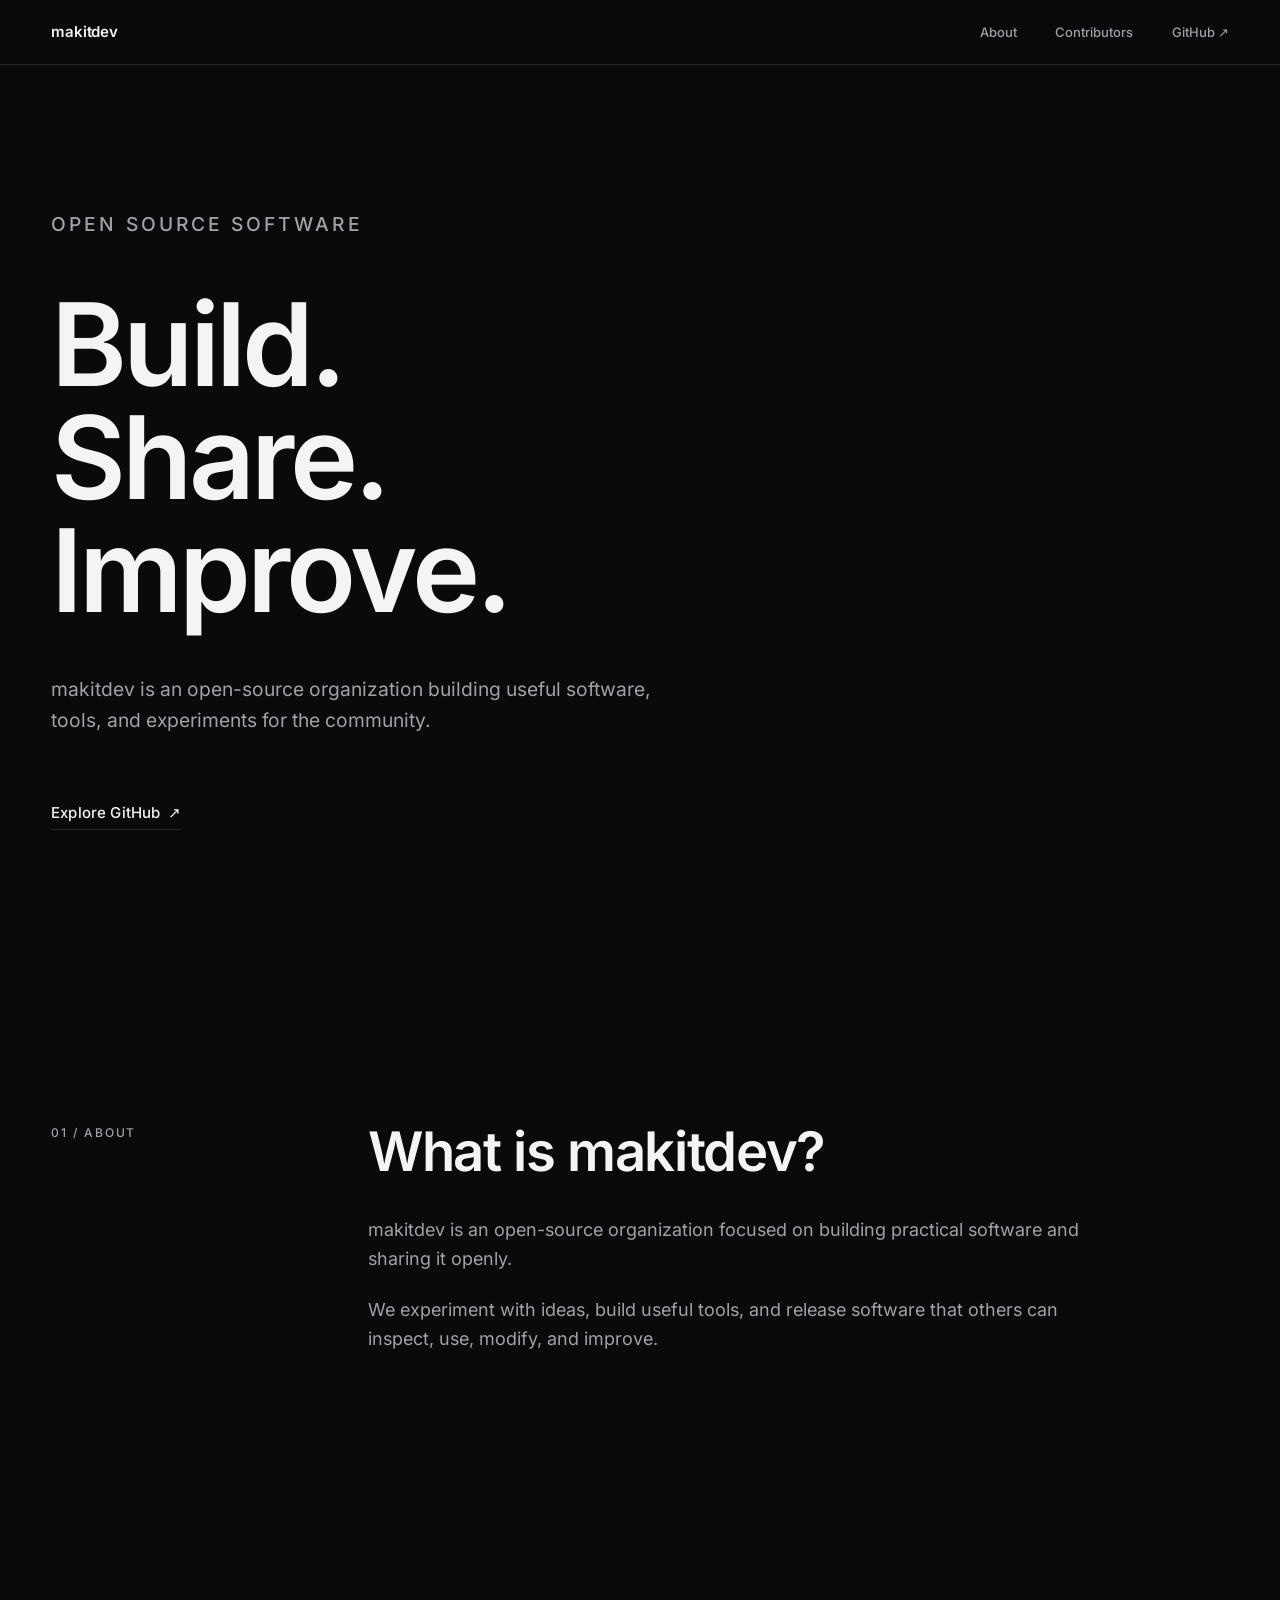
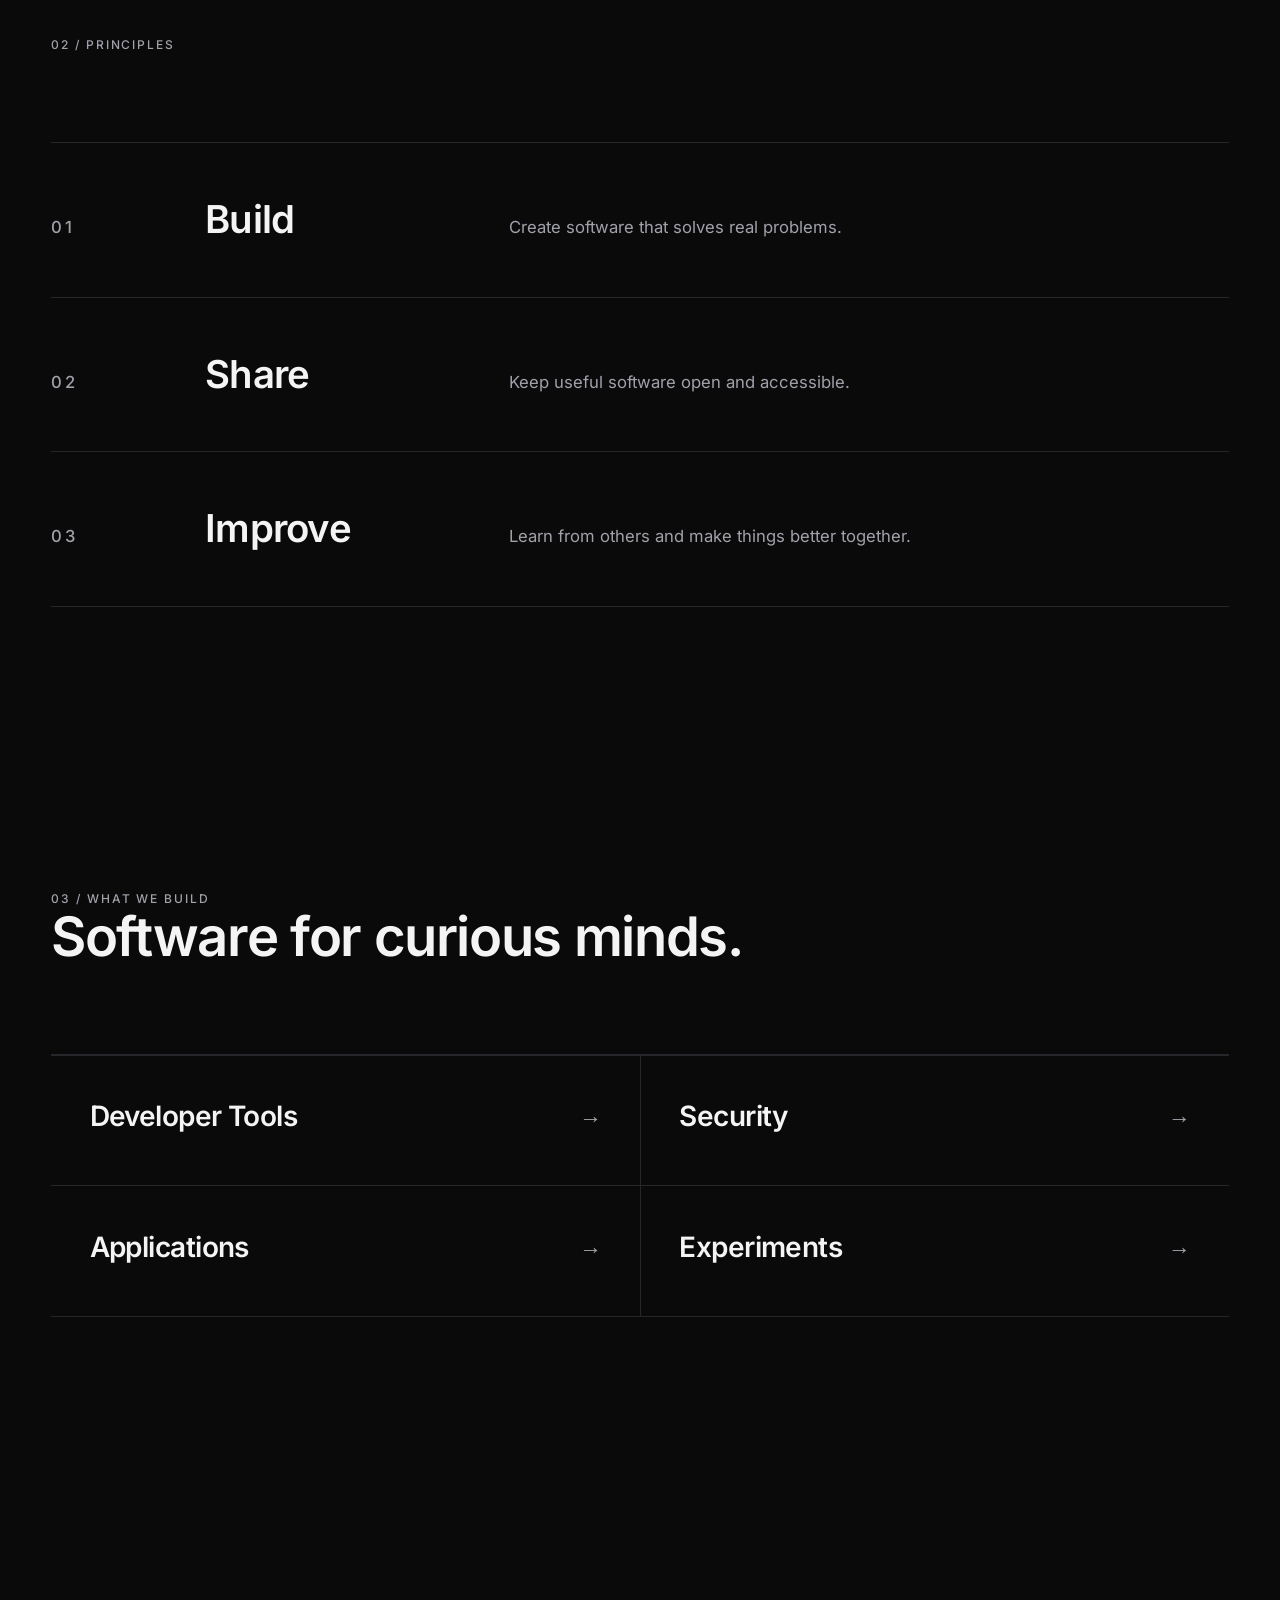
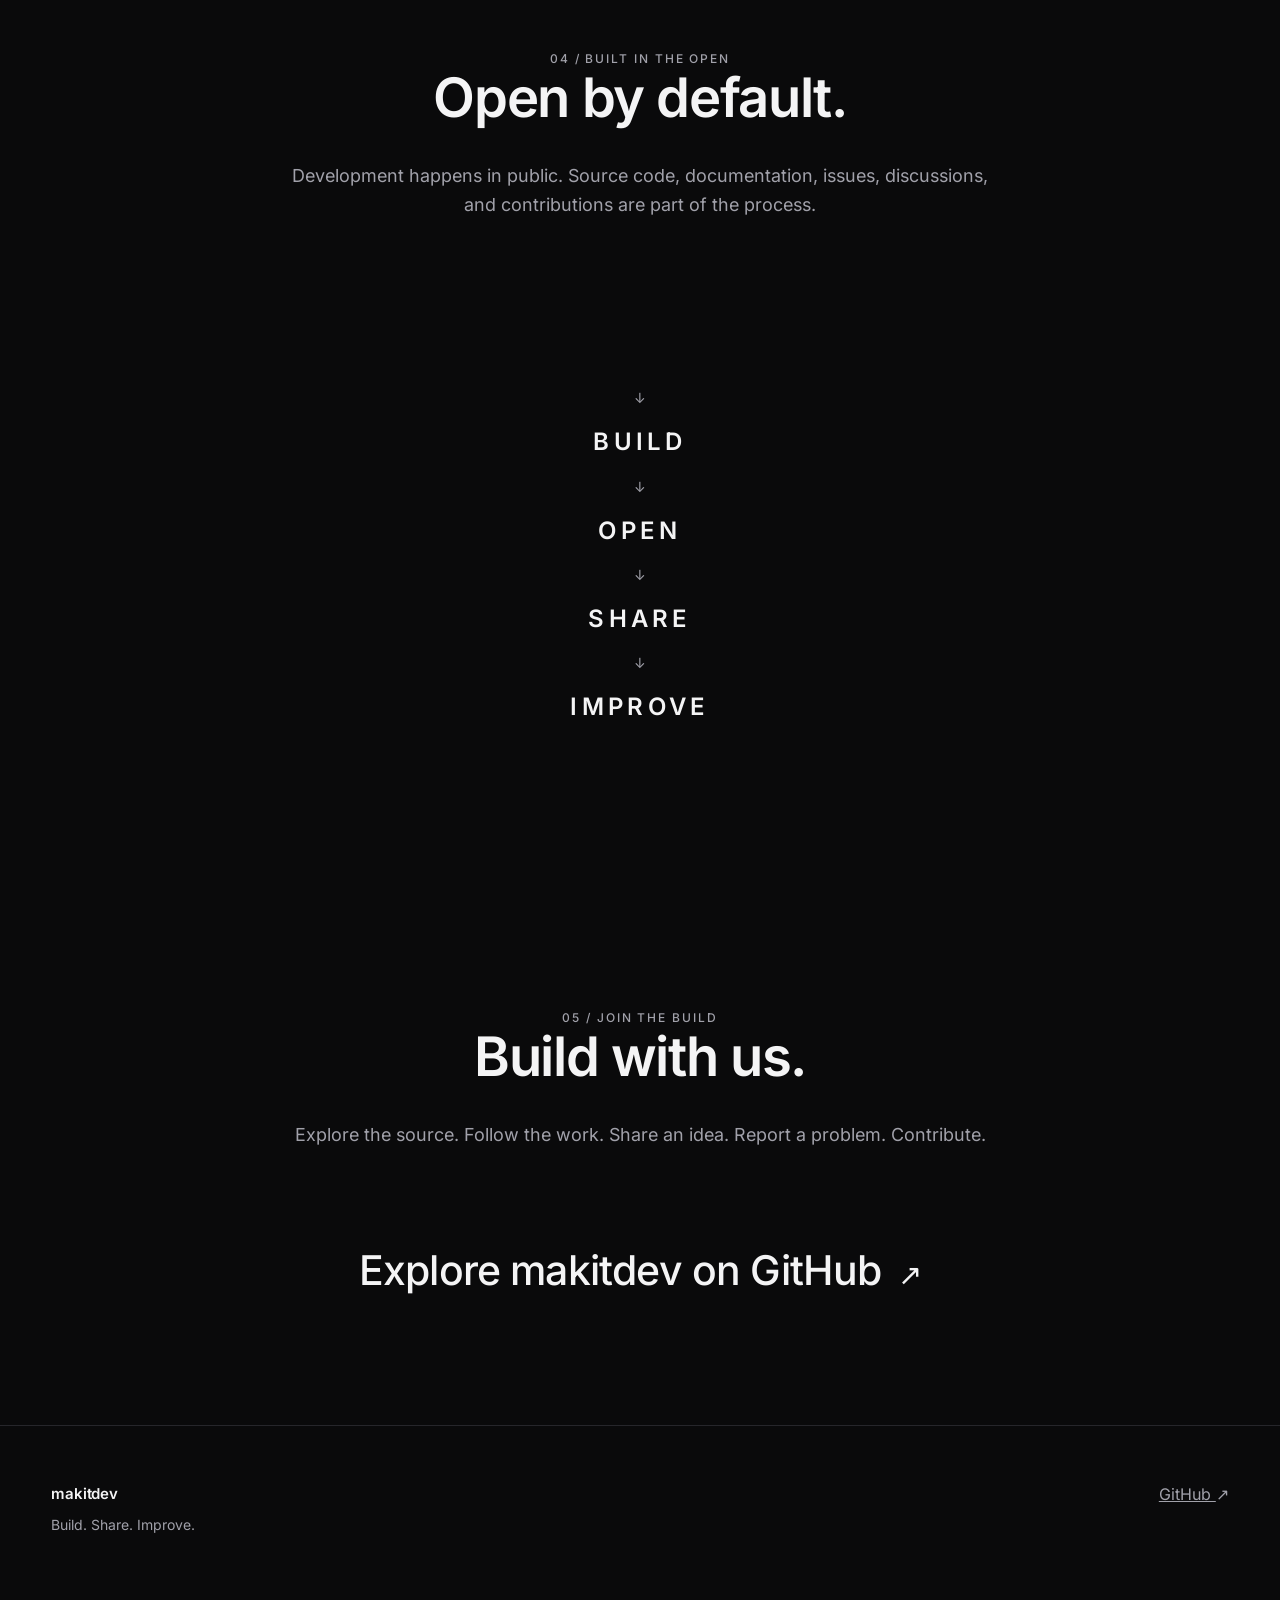
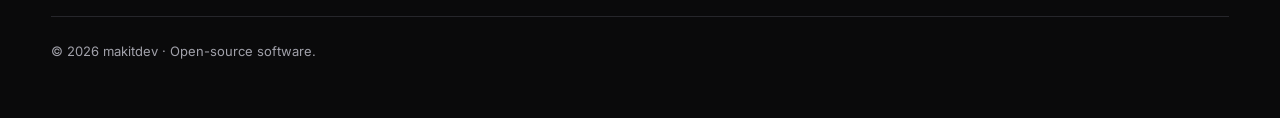
==== index.html @ a0f76de4 "Merge pull request #1 from heyshreee/main production" ====
<!DOCTYPE html>
<html lang="en">
<head>
  <meta charset="UTF-8">
  <meta name="viewport" content="width=device-width, initial-scale=1">
  <title>makitdev — Open Source Software</title>
  <meta name="description" content="makitdev is an open-source organization building useful software, developer tools, security utilities, applications, and experiments.">
  <meta name="author" content="makitdev">
  <meta name="theme-color" content="#0a0a0b">
  <link rel="canonical" href="https://makitdev.wordpress.com/">

  <meta property="og:type" content="website">
  <meta property="og:url" content="https://makitdev.wordpress.com/">
  <meta property="og:title" content="makitdev — Build. Share. Improve.">
  <meta property="og:description" content="makitdev is an open-source organization building useful software, developer tools, security utilities, applications, and experiments.">
  <meta property="og:site_name" content="makitdev">
  <meta property="og:image" content="https://makitdev.wordpress.com/assets/images/og-1200x630.png">
  <meta property="og:image:width" content="1200">
  <meta property="og:image:height" content="630">
  <meta property="og:image:alt" content="makitdev — Build. Share. Improve.">

  <meta name="twitter:card" content="summary_large_image">
  <meta name="twitter:title" content="makitdev — Build. Share. Improve.">
  <meta name="twitter:description" content="makitdev is an open-source organization building useful software, developer tools, security utilities, applications, and experiments.">
  <meta name="twitter:image" content="https://makitdev.wordpress.com/assets/images/og-1200x630.png">

  <script type="application/ld+json">
  {
    "@context": "https://schema.org",
    "@graph": [
      {
        "@type": "Organization",
        "@id": "https://makitdev.wordpress.com/#organization",
        "name": "makitdev",
        "url": "https://makitdev.wordpress.com/",
        "sameAs": ["https://github.com/makitdev"],
        "logo": "https://makitdev.wordpress.com/assets/images/favicon.svg",
        "description": "makitdev is an open-source organization building useful software, developer tools, security utilities, applications, and experiments."
      },
      {
        "@type": "WebSite",
        "@id": "https://makitdev.wordpress.com/#website",
        "url": "https://makitdev.wordpress.com/",
        "name": "makitdev",
        "description": "makitdev is an open-source organization building useful software, developer tools, security utilities, applications, and experiments.",
        "publisher": { "@id": "https://makitdev.wordpress.com/#organization" }
      }
    ]
  }
  </script>

  <link rel="icon" type="image/svg+xml" href="assets/images/favicon.svg">
  <link rel="preload" href="assets/fonts/inter-latin.woff2" as="font" type="font/woff2" crossorigin>
  <link rel="stylesheet" href="assets/css/main.min.css">

  <script>
    (function () {
      var d = document.documentElement;
      d.classList.add("js");
      if (window.matchMedia("(prefers-reduced-motion: reduce)").matches) {
        d.classList.add("is-loaded");
      } else {
        requestAnimationFrame(function () {
          d.classList.add("is-loaded");
        });
      }
    })();
  </script>
</head>
<body>

  <a class="skip-link" href="#main">Skip to content</a>

  <header class="site-header">
    <div class="container nav-inner">
      <a class="brand" href="#main">makitdev</a>
      <nav aria-label="Primary">
        <ul class="nav-links">
          <li><a href="#about">About</a></li>
          <li><a href="contributors.html">Contributors</a></li>
          <li><a class="nav-gh" href="https://github.com/makitdev" target="_blank" rel="noopener noreferrer">GitHub <span class="arrow" aria-hidden="true">↗</span></a></li>
        </ul>
      </nav>
    </div>
  </header>

  <main id="main">

    <!-- Hero -->
    <section class="hero">
      <div class="container">
        <div class="hero-inner">
          <p class="label" data-hero>Open Source Software</p>
          <h1>
            <span class="line" data-hero style="--hero-delay: 80ms">Build.</span>
            <span class="line" data-hero style="--hero-delay: 170ms">Share.</span>
            <span class="line" data-hero style="--hero-delay: 260ms">Improve.</span>
          </h1>
          <p data-hero style="--hero-delay: 380ms">makitdev is an open-source organization building useful software, tools, and experiments for the community.</p>
          <a class="tlink hero-cta" data-hero style="--hero-delay: 500ms" href="https://github.com/makitdev" target="_blank" rel="noopener noreferrer">
            Explore GitHub <i class="arrow" aria-hidden="true">↗</i>
          </a>
        </div>
      </div>
    </section>

    <!-- Introduction -->
    <section class="section" id="about" aria-labelledby="about-title">
      <div class="container about-grid">
        <p class="label reveal">01 / About</p>
        <div class="section-copy reveal" style="--reveal-delay: 90ms">
          <h2 class="section-title" id="about-title">What is makitdev?</h2>
          <p>makitdev is an open-source organization focused on building practical software and sharing it openly.</p>
          <p>We experiment with ideas, build useful tools, and release software that others can inspect, use, modify, and improve.</p>
        </div>
      </div>
    </section>

    <!-- Principles -->
    <section class="section section--tight" id="principles" aria-labelledby="principles-heading">
      <div class="container">
        <div class="section-head reveal">
          <h2 class="label" id="principles-heading">02 / Principles</h2>
        </div>
        <div class="principles">
          <article class="principle reveal">
            <p class="principle-num">01</p>
            <h3>Build</h3>
            <p>Create software that solves real problems.</p>
          </article>
          <article class="principle reveal">
            <p class="principle-num">02</p>
            <h3>Share</h3>
            <p>Keep useful software open and accessible.</p>
          </article>
          <article class="principle reveal">
            <p class="principle-num">03</p>
            <h3>Improve</h3>
            <p>Learn from others and make things better together.</p>
          </article>
        </div>
      </div>
    </section>

    <!-- What We Build -->
    <section class="section" id="builds" aria-labelledby="builds-title">
      <div class="container">
        <div class="section-head reveal">
          <p class="label">03 / What We Build</p>
          <h2 class="section-title" id="builds-title">Software for curious minds.</h2>
        </div>
        <ul class="wwb-grid">
          <li class="cat" tabindex="0">
            <div class="cat-top">
              <h3>Developer Tools</h3>
              <span class="arrow" aria-hidden="true">→</span>
            </div>
            <p class="cat-desc">CLI tools, libraries, APIs and utilities.</p>
          </li>
          <li class="cat" tabindex="0">
            <div class="cat-top">
              <h3>Security</h3>
              <span class="arrow" aria-hidden="true">→</span>
            </div>
            <p class="cat-desc">Security tools, analysis utilities and defensive software.</p>
          </li>
          <li class="cat" tabindex="0">
            <div class="cat-top">
              <h3>Applications</h3>
              <span class="arrow" aria-hidden="true">→</span>
            </div>
            <p class="cat-desc">Useful software built around real-world problems.</p>
          </li>
          <li class="cat" tabindex="0">
            <div class="cat-top">
              <h3>Experiments</h3>
              <span class="arrow" aria-hidden="true">→</span>
            </div>
            <p class="cat-desc">Prototypes, research and technical experiments.</p>
          </li>
        </ul>
      </div>
    </section>

    <!-- Open Source -->
    <section class="section" id="open" aria-labelledby="open-title">
      <div class="container center">
        <p class="label reveal">04 / Built In The Open</p>
        <h2 class="section-title reveal" id="open-title" style="--reveal-delay: 90ms">Open by default.</h2>
        <p class="statement-copy reveal" style="--reveal-delay: 160ms">Development happens in public. Source code, documentation, issues, discussions, and contributions are part of the process.</p>
        <ol class="flow" aria-label="Workflow">
          <li class="flow-step reveal">Idea</li>
          <li class="flow-arrow reveal" style="--reveal-delay: 60ms" aria-hidden="true">↓</li>
          <li class="flow-step reveal">Build</li>
          <li class="flow-arrow reveal" style="--reveal-delay: 60ms" aria-hidden="true">↓</li>
          <li class="flow-step reveal">Open</li>
          <li class="flow-arrow reveal" style="--reveal-delay: 60ms" aria-hidden="true">↓</li>
          <li class="flow-step reveal">Share</li>
          <li class="flow-arrow reveal" style="--reveal-delay: 60ms" aria-hidden="true">↓</li>
          <li class="flow-step reveal">Improve</li>
        </ol>
      </div>
    </section>

    <!-- CTA -->
    <section class="section section--tight" id="join" aria-labelledby="join-title">
      <div class="container center">
        <p class="label reveal">05 / Join The Build</p>
        <h2 class="section-title reveal" id="join-title" style="--reveal-delay: 90ms">Build with us.</h2>
        <p class="statement-copy reveal" style="--reveal-delay: 160ms">Explore the source. Follow the work. Share an idea. Report a problem. Contribute.</p>
        <a class="cta-link reveal" style="--reveal-delay: 240ms" href="https://github.com/makitdev" target="_blank" rel="noopener noreferrer">
          Explore makitdev on GitHub <i class="arrow" aria-hidden="true">↗</i>
        </a>
      </div>
    </section>

  </main>

  <footer class="site-footer">
    <div class="container">
      <div class="footer-top">
        <div>
          <p class="footer-brand">makitdev</p>
          <p class="footer-tagline">Build. Share. Improve.</p>
        </div>
        <a href="https://github.com/makitdev" target="_blank" rel="noopener noreferrer">
          GitHub <span class="arrow" aria-hidden="true">↗</span>
        </a>
      </div>
      <div class="footer-bottom">
        <p>© 2026 makitdev · Open-source software.</p>
      </div>
    </div>
  </footer>

  <script src="assets/js/main.js" defer></script>
</body>
</html>
---- assets/css/main.min.css ----
@font-face{font-family:"Inter";font-style:normal;font-weight:400 700;font-display:swap;src:url("../fonts/inter-latin.woff2") format("woff2")}:root{color-scheme:dark;--bg:#0a0a0b;--surface:#141416;--text:#f4f4f5;--text-secondary:#a1a1aa;--accent:#3b82f6;--border:#26262b;--container:1400px;--gutter:clamp(24px,4vw,64px);--font-sans:"Inter",-apple-system,BlinkMacSystemFont,"Helvetica Neue",Helvetica,Arial,sans-serif;--ease:cubic-bezier(0.16,1,0.3,1);--dur:600ms}*,*::before,*::after{box-sizing:border-box}html{scroll-behavior:smooth;-webkit-text-size-adjust:100%}body{margin:0;background:var(--bg);color:var(--text);font-family:var(--font-sans);font-size:16px;line-height:1.6;overflow-x:clip;-webkit-font-smoothing:antialiased;-moz-osx-font-smoothing:grayscale;text-rendering:optimizeLegibility}::selection{background:var(--accent);color:#ffffff}img,svg{max-width:100%;height:auto;display:block}a{color:inherit}a:focus-visible,button:focus-visible{outline:2px solid var(--accent);outline-offset:4px;border-radius:2px}:focus:not(:focus-visible){outline:none}.container{width:100%;max-width:var(--container);margin-inline:auto;padding-inline:var(--gutter)}.sr-only{position:absolute;width:1px;height:1px;padding:0;margin:-1px;overflow:hidden;clip:rect(0 0 0 0);white-space:nowrap;border:0}.label{font-size:12px;font-weight:500;letter-spacing:0.16em;text-transform:uppercase;color:var(--text-secondary);margin:0}.arrow{display:inline-block;font-style:normal;transition:transform 300ms var(--ease)}.tlink{display:inline-flex;align-items:baseline;gap:0.5em;padding-bottom:0.3em;color:var(--text);text-decoration:none;border-bottom:1px solid var(--border);transition:color 300ms var(--ease),border-color 300ms var(--ease)}.tlink:hover,.tlink:focus-visible{color:var(--accent);border-bottom-color:var(--accent)}.tlink:hover .arrow,.tlink:focus-visible .arrow{transform:translateX(6px)}.skip-link{position:absolute;top:-48px;left:16px;z-index:200;padding:10px 16px;background:var(--text);color:var(--bg);font-size:14px;text-decoration:none;transition:top 200ms var(--ease)}.skip-link:focus{top:16px}.site-header{position:sticky;top:0;z-index:100;background:rgba(10,10,11,0.86);border-bottom:1px solid var(--border);transition:background 300ms var(--ease),box-shadow 300ms var(--ease)}.js .site-header.is-scrolled{background:rgba(10,10,11,0.95);box-shadow:0 1px 0 rgba(0,0,0,0.4)}.nav-inner{display:flex;align-items:center;justify-content:space-between;min-height:64px}.brand{font-size:15px;font-weight:600;letter-spacing:-0.01em;text-decoration:none}.nav-links{display:flex;align-items:center;gap:clamp(20px,3vw,40px);list-style:none;margin:0;padding:0}.nav-links a{font-size:13px;font-weight:500;color:var(--text-secondary);text-decoration:none;transition:color 250ms var(--ease)}.nav-links a:hover,.nav-links a:focus-visible{color:var(--accent)}.section{padding-block:clamp(96px,13vw,168px)}.section--tight{padding-block:clamp(72px,9vw,120px)}.hero{position:relative;min-height:min(92vh,980px);display:flex;align-items:center;padding-block:clamp(120px,16vh,200px) clamp(96px,14vh,180px)}.hero-inner{width:100%}.hero .label{margin-bottom:clamp(28px,4vw,48px)}.hero h1{margin:0 0 clamp(28px,4vw,48px);font-size:clamp(3rem,9vw,8rem);font-weight:600;line-height:0.98;letter-spacing:-0.035em}.hero h1 .line{display:block}.hero p{margin:0 0 clamp(40px,5vw,64px);max-width:34em;font-size:clamp(1.05rem,1.5vw,1.25rem);color:var(--text-secondary)}.hero-cta{font-size:15px;font-weight:500;letter-spacing:0.01em}.js .hero [data-hero]{opacity:0;transform:translateY(20px);transition:opacity var(--dur) var(--ease),transform var(--dur) var(--ease)}.js.is-loaded .hero [data-hero]{opacity:1;transform:translateY(0)}.js .hero [data-hero]{transition-delay:var(--hero-delay,0ms)}.about-grid{display:grid;grid-template-columns:minmax(180px,240px) 1fr;gap:clamp(24px,6vw,96px)}#about{scroll-margin-top:88px}.section-title{margin:0 0 36px;font-size:clamp(2rem,4.5vw,3.4rem);font-weight:600;line-height:1.06;letter-spacing:-0.025em}.section-copy p{margin:0 0 1.25em;max-width:42em;font-size:clamp(1.05rem,1.4vw,1.2rem);color:var(--text-secondary)}.section-copy p:last-child{margin-bottom:0}.principles{display:grid}.principle{display:grid;grid-template-columns:minmax(56px,90px) minmax(160px,240px) 1fr;column-gap:clamp(24px,5vw,64px);row-gap:16px;align-items:baseline;padding-block:clamp(40px,5vw,56px);border-top:1px solid var(--border)}.principle:last-child{border-bottom:1px solid var(--border)}.principle-num{font-size:13px;font-weight:500;letter-spacing:0.16em;color:var(--text-secondary)}.principle h3{margin:0;font-size:clamp(1.5rem,3vw,2.4rem);font-weight:600;line-height:1.05;letter-spacing:-0.02em}.principle p{margin:0;max-width:30em;font-size:clamp(1rem,1.3vw,1.125rem);color:var(--text-secondary)}.section-head{margin-bottom:clamp(48px,7vw,88px)}.wwb-grid{display:grid;grid-template-columns:repeat(2,1fr);border-top:1px solid var(--border);border-bottom:1px solid var(--border);list-style:none;margin:0;padding:0}.cat{position:relative;display:block;padding:clamp(32px,3.5vw,48px) clamp(24px,3vw,40px);border-left:1px solid var(--border);border-top:1px solid var(--border);transition:transform 300ms var(--ease),background-color 300ms var(--ease)}.wwb-grid>.cat:nth-child(n + 3){border-top:1px solid var(--border)}.cat:first-child,.cat:nth-child(3){border-left:0}.cat:hover,.cat:focus-visible{background:var(--surface);transform:translateX(6px)}.cat-top{display:flex;align-items:baseline;justify-content:space-between;gap:16px;min-height:2.5rem}.cat h3{margin:0;font-size:clamp(1.25rem,2.4vw,1.75rem);font-weight:600;letter-spacing:-0.02em;line-height:1.1}.cat .arrow{color:var(--text-secondary);font-size:clamp(1.1rem,2vw,1.4rem);transition:transform 300ms var(--ease),color 300ms var(--ease)}.cat:hover .arrow,.cat:focus-visible .arrow{color:var(--accent);transform:translateX(6px)}.cat-desc{margin:12px 0 0;font-size:15px;color:var(--text-secondary);max-width:30em}.cat-desc{display:none}.cat:hover .cat-desc,.cat:focus-visible .cat-desc{display:block}@media (hover:none){.cat-desc{display:block}}.center{text-align:center;max-width:52em;margin-inline:auto}.statement-copy{margin:0;font-size:clamp(1.05rem,1.4vw,1.2rem);color:var(--text-secondary)}.flow{display:grid;justify-items:center;margin:clamp(64px,9vw,120px) auto 0;max-width:420px;list-style:none;padding:0}.flow-step{font-size:clamp(1.125rem,2vw,1.5rem);font-weight:600;letter-spacing:0.18em;text-transform:uppercase;margin:0}.flow-arrow{color:var(--text-secondary);font-size:14px;margin:18px 0;line-height:1}.cta-link{display:inline-flex;align-items:baseline;gap:0.4em;margin-top:clamp(48px,7vw,88px);padding-bottom:0.15em;font-size:clamp(1.6rem,3.2vw,2.75rem);font-weight:500;letter-spacing:-0.02em;color:var(--text);text-decoration:none;background-image:linear-gradient(var(--accent),var(--accent));background-repeat:no-repeat;background-position:0 100%;background-size:0% 2px;transition:color 350ms var(--ease),background-size 450ms var(--ease)}.cta-link .arrow{font-size:0.7em}.cta-link:hover,.cta-link:focus-visible{color:var(--accent);background-size:100% 2px}.cta-link:hover .arrow,.cta-link:focus-visible .arrow{transform:translateX(6px)}.site-footer{border-top:1px solid var(--border);padding-block:56px;color:var(--text-secondary)}.footer-top{display:grid;grid-template-columns:1fr auto;gap:32px;align-items:start}.footer-brand{margin:0 0 8px;font-size:15px;font-weight:600;letter-spacing:-0.01em;color:var(--text)}.footer-tagline{margin:0;font-size:14px}.footer-bottom{display:flex;flex-wrap:wrap;gap:8px 24px;justify-content:space-between;margin-top:clamp(48px,7vw,80px);padding-top:24px;border-top:1px solid var(--border);font-size:13px}.footer-bottom p{margin:0}.footer a{font-size:14px;font-weight:500;color:var(--text);text-decoration:none;transition:color 250ms var(--ease)}.footer a:hover,.footer a:focus-visible{color:var(--accent)}.js .reveal{opacity:0;transform:translateY(25px)}.js .reveal.in-view{opacity:1;transform:translateY(0);transition:opacity var(--dur) var(--ease),transform var(--dur) var(--ease);transition-delay:var(--reveal-delay,0ms)}@media (max-width:1024px){.about-grid{grid-template-columns:minmax(140px,180px) 1fr}}@media (max-width:860px){.about-grid{grid-template-columns:1fr;gap:20px}.principle{grid-template-columns:64px 1fr}.principle p{grid-column:1 / -1;margin-left:0}.wwb-grid{grid-template-columns:1fr}.wwb-grid>.cat:nth-child(n + 2){border-top:1px solid var(--border)}.cat{border-left:0}.contributors-grid{grid-template-columns:1fr}.contributors-grid>.contributor:nth-child(n + 2){border-top:1px solid var(--border)}.contributor{border-left:0}.footer-top{grid-template-columns:1fr}}@media (max-width:480px){:root{--gutter:20px}.nav-links .nav-gh{display:none}.hero h1{letter-spacing:-0.03em}}#contributors{scroll-margin-top:88px}#contributors.section{padding-bottom:clamp(32px,4vw,48px)}#contributors .statement-copy{max-width:44em}#roster.section--tight{padding-top:0}.contributors-grid{display:grid;grid-template-columns:repeat(2,minmax(0,1fr));border-top:1px solid var(--border);border-bottom:1px solid var(--border);list-style:none;margin:0;padding:0}.contributor{position:relative;display:grid;grid-template-columns:clamp(56px,7vw,72px) minmax(0,1fr);align-items:start;gap:clamp(20px,3vw,40px);padding:clamp(32px,3.5vw,48px) clamp(24px,3vw,40px);border-left:1px solid var(--border);border-top:1px solid var(--border);border-top:0;transition:background-color 300ms var(--ease),transform 300ms var(--ease)}.contributors-grid>.contributor:nth-child(2n + 1){border-left:0}.contributors-grid>.contributor:nth-child(n + 3){border-top:1px solid var(--border)}.contributor:first-child,.contributor:nth-child(3){border-left:0}.contributor:hover,.contributor:focus-within{background:var(--surface);transform:translateX(6px)}.contributor-avatar{width:100%;aspect-ratio:1;border-radius:50%;border:1px solid var(--border);background:var(--surface);object-fit:cover;flex-shrink:0}.contributor-body{min-width:0}.contributor-head{display:flex;align-items:baseline;justify-content:space-between;flex-wrap:wrap;gap:8px 20px;margin-bottom:12px;margin-bottom:14px}.contributor-name{margin:0;font-size:clamp(1.25rem,2.4vw,1.75rem);font-weight:600;letter-spacing:-0.02em;line-height:1.15}.contributor-handle{margin:4px 0 14px;margin:4px 0 0;font-size:14px;color:var(--text-secondary)}.contributor-link{white-space:nowrap;flex-shrink:0}.contributor-role{margin:0 0 8px;font-size:12px;font-weight:500;letter-spacing:0.16em;text-transform:uppercase;color:var(--accent)}.contributor-desc{margin:0;max-width:30em;max-width:32em;font-size:15px;line-height:1.55;color:var(--text-secondary)}.contributor .arrow{transition:transform 300ms var(--ease),color 300ms var(--ease)}.contributor:hover .arrow,.contributor:focus-within .arrow{color:var(--accent);transform:translateX(6px)}.cta-actions{display:flex;flex-wrap:wrap;justify-content:center;gap:clamp(24px,4vw,48px);margin-top:clamp(40px,6vw,64px)}@media (prefers-reduced-motion:reduce){html{scroll-behavior:auto}*,*::before,*::after{animation-duration:0.001ms !important;animation-iteration-count:1 !important;transition-duration:0.001ms !important;scroll-behavior:auto !important}.js .reveal,.js .hero [data-hero]{opacity:1;transform:none;transition:none}}
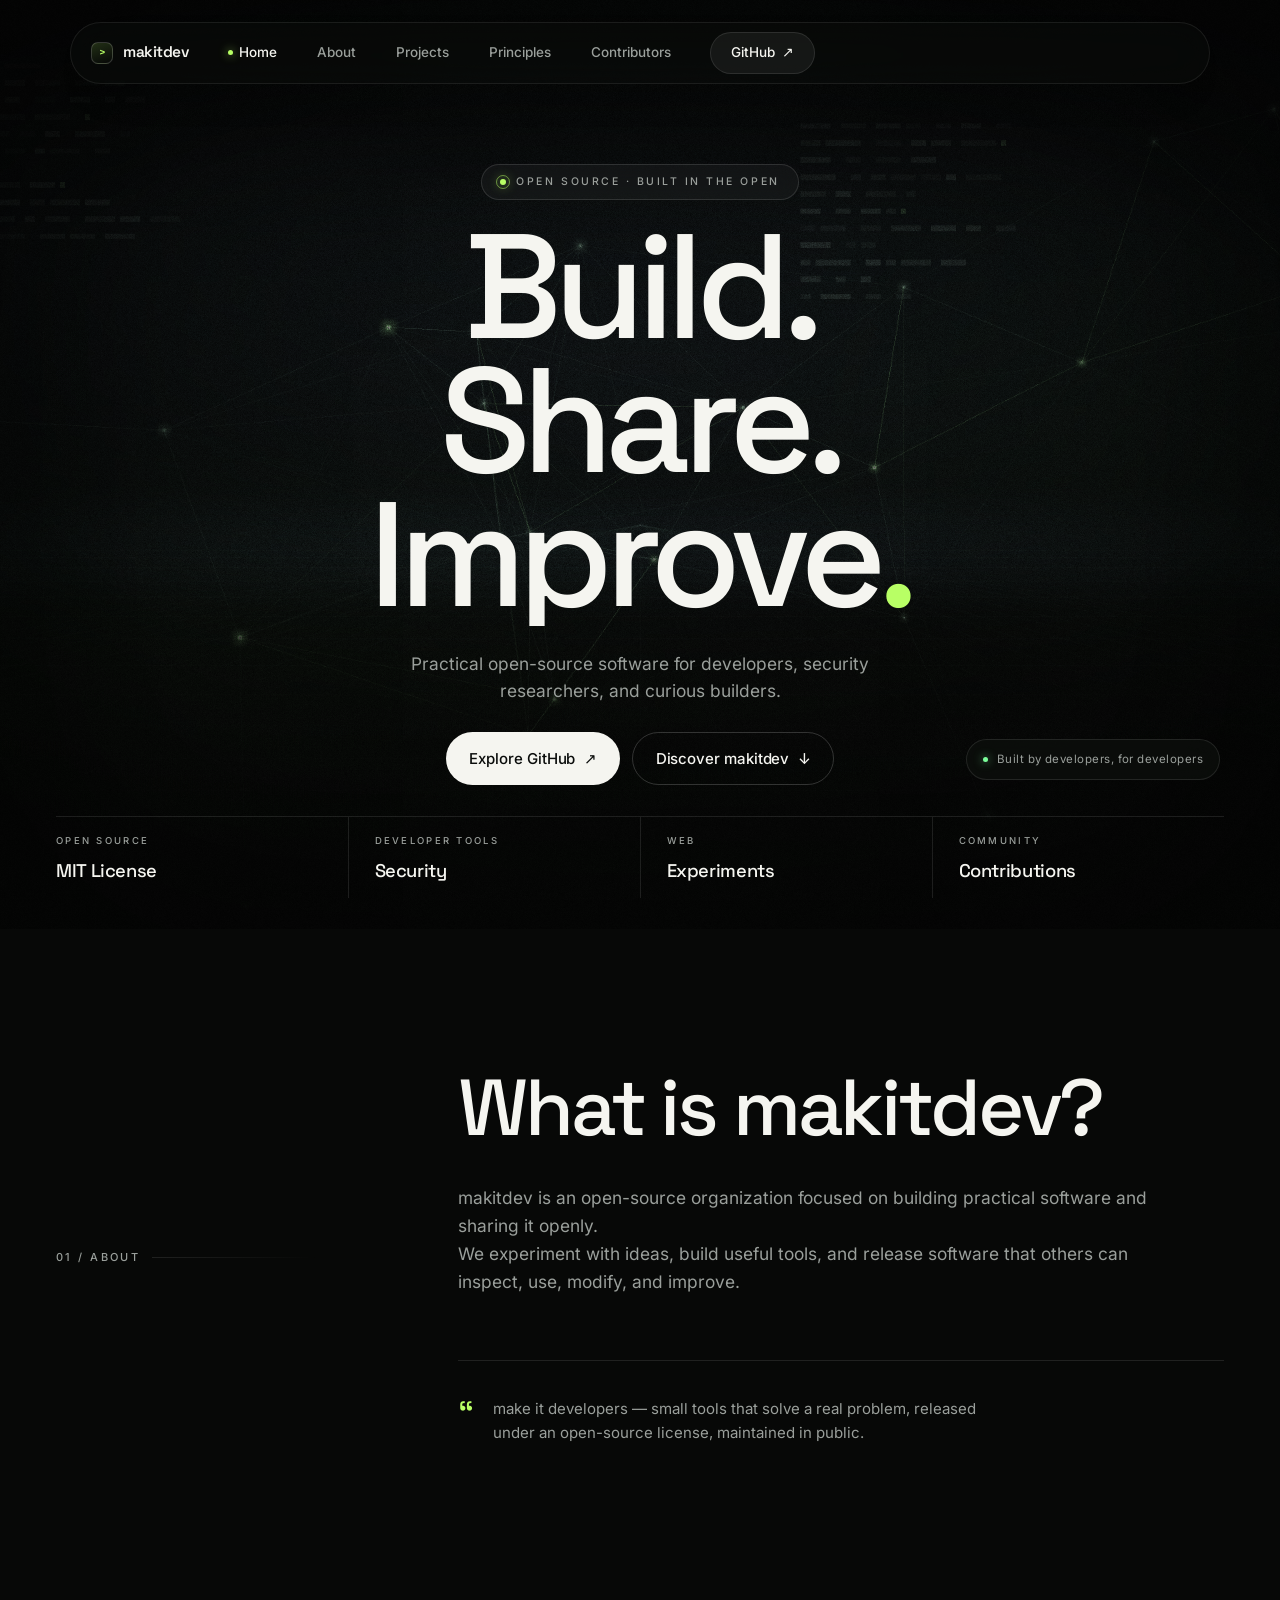
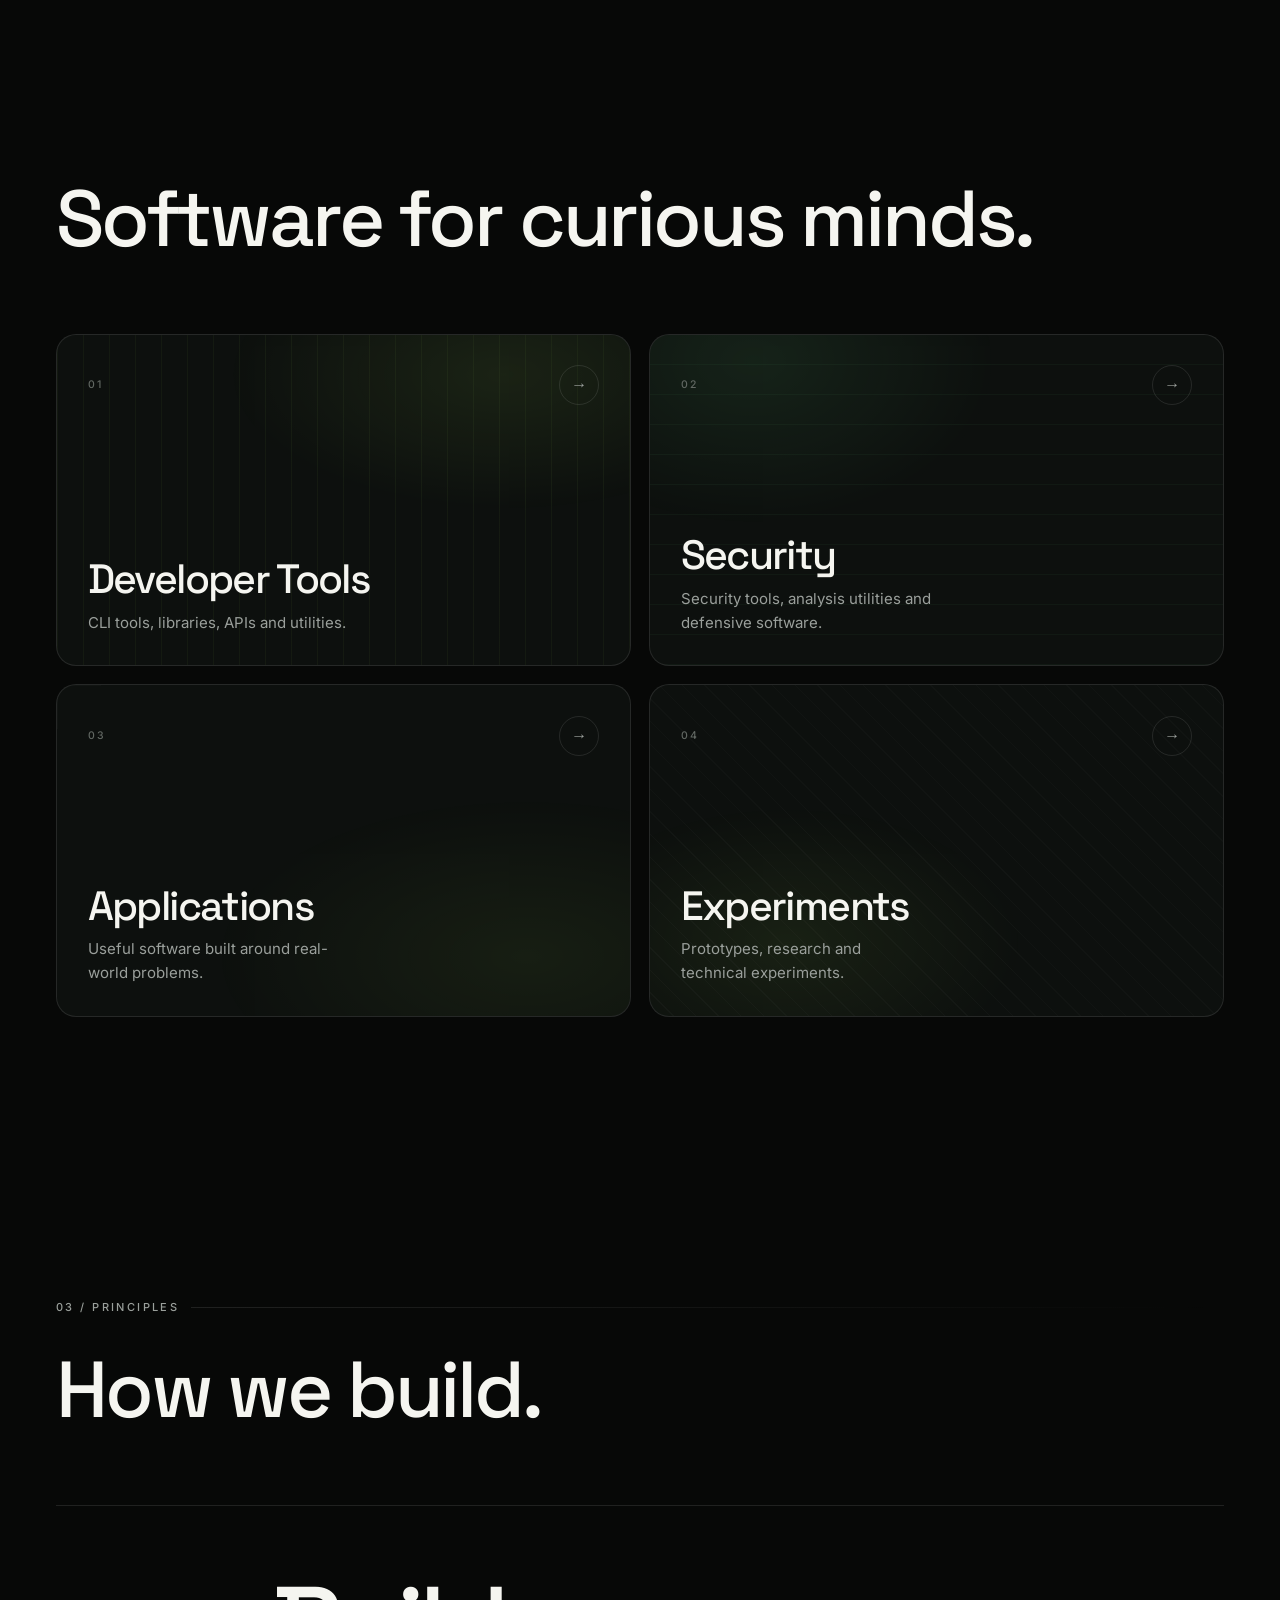
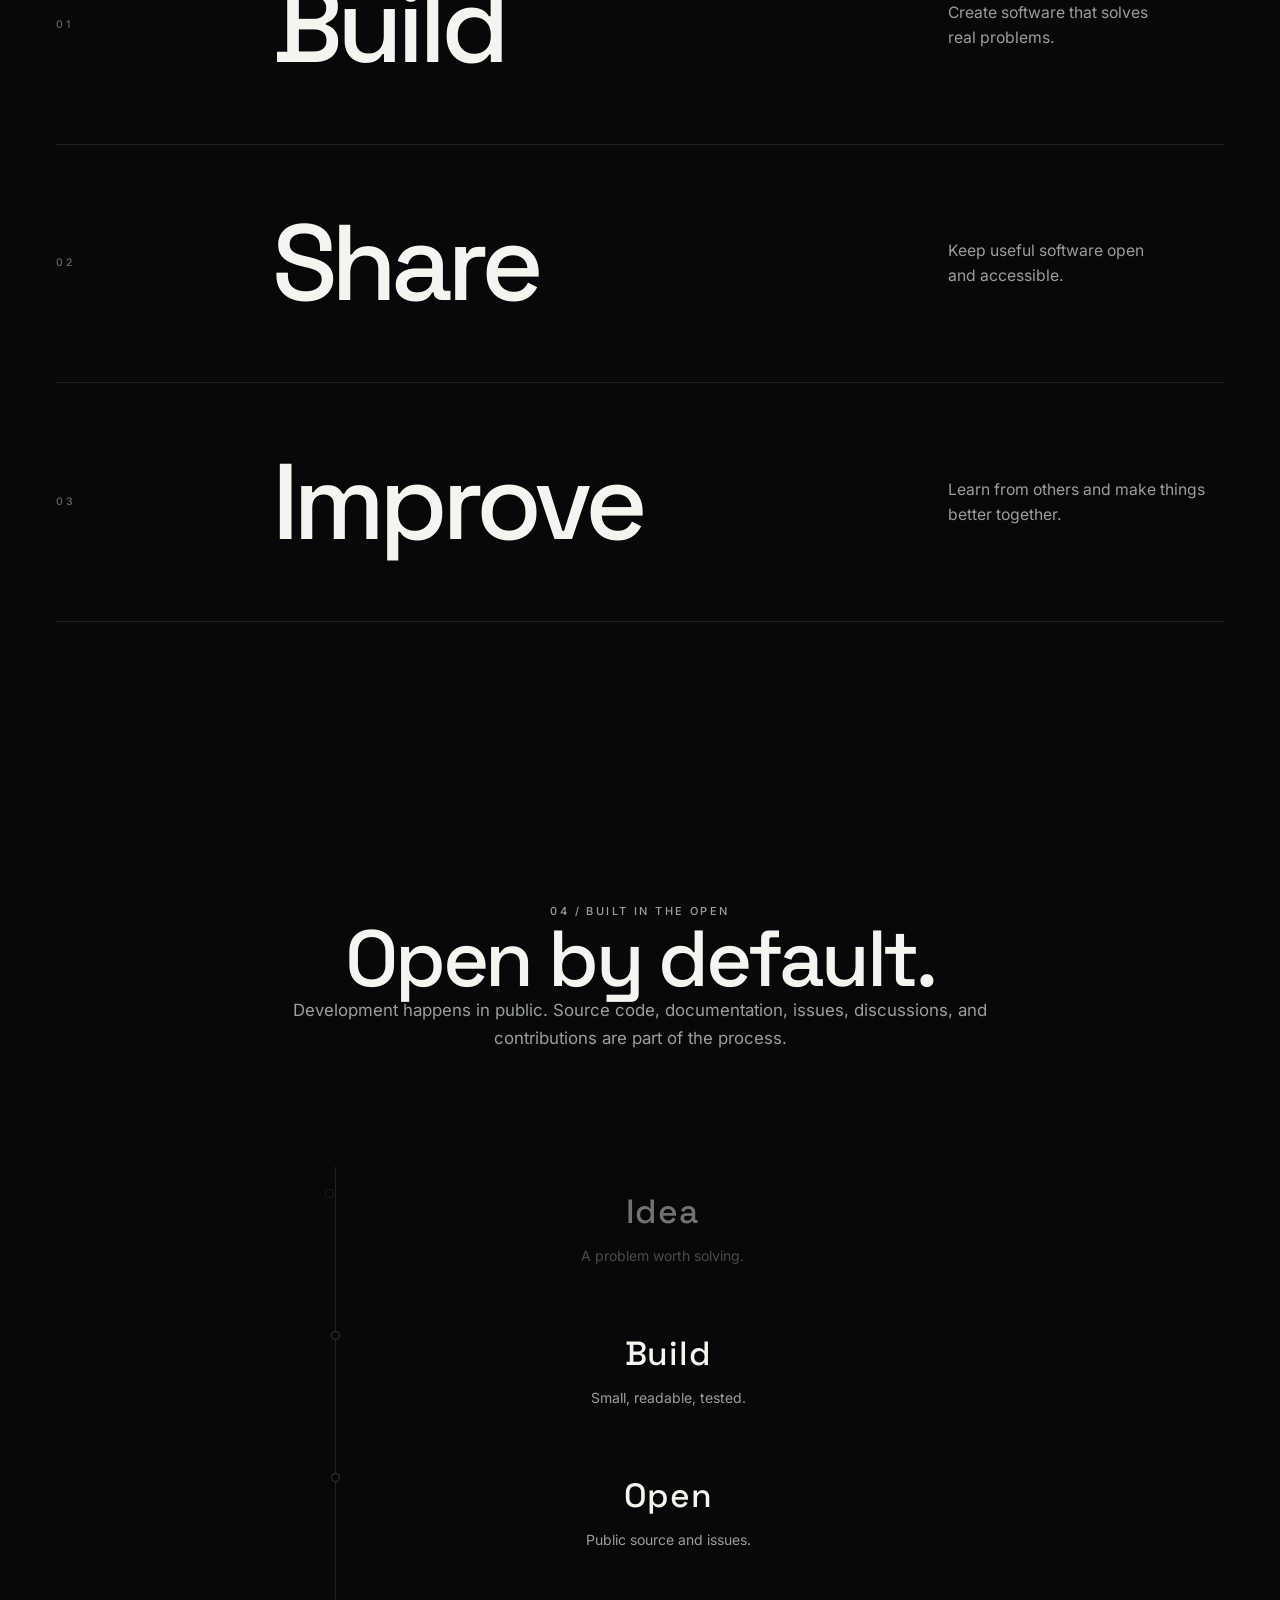
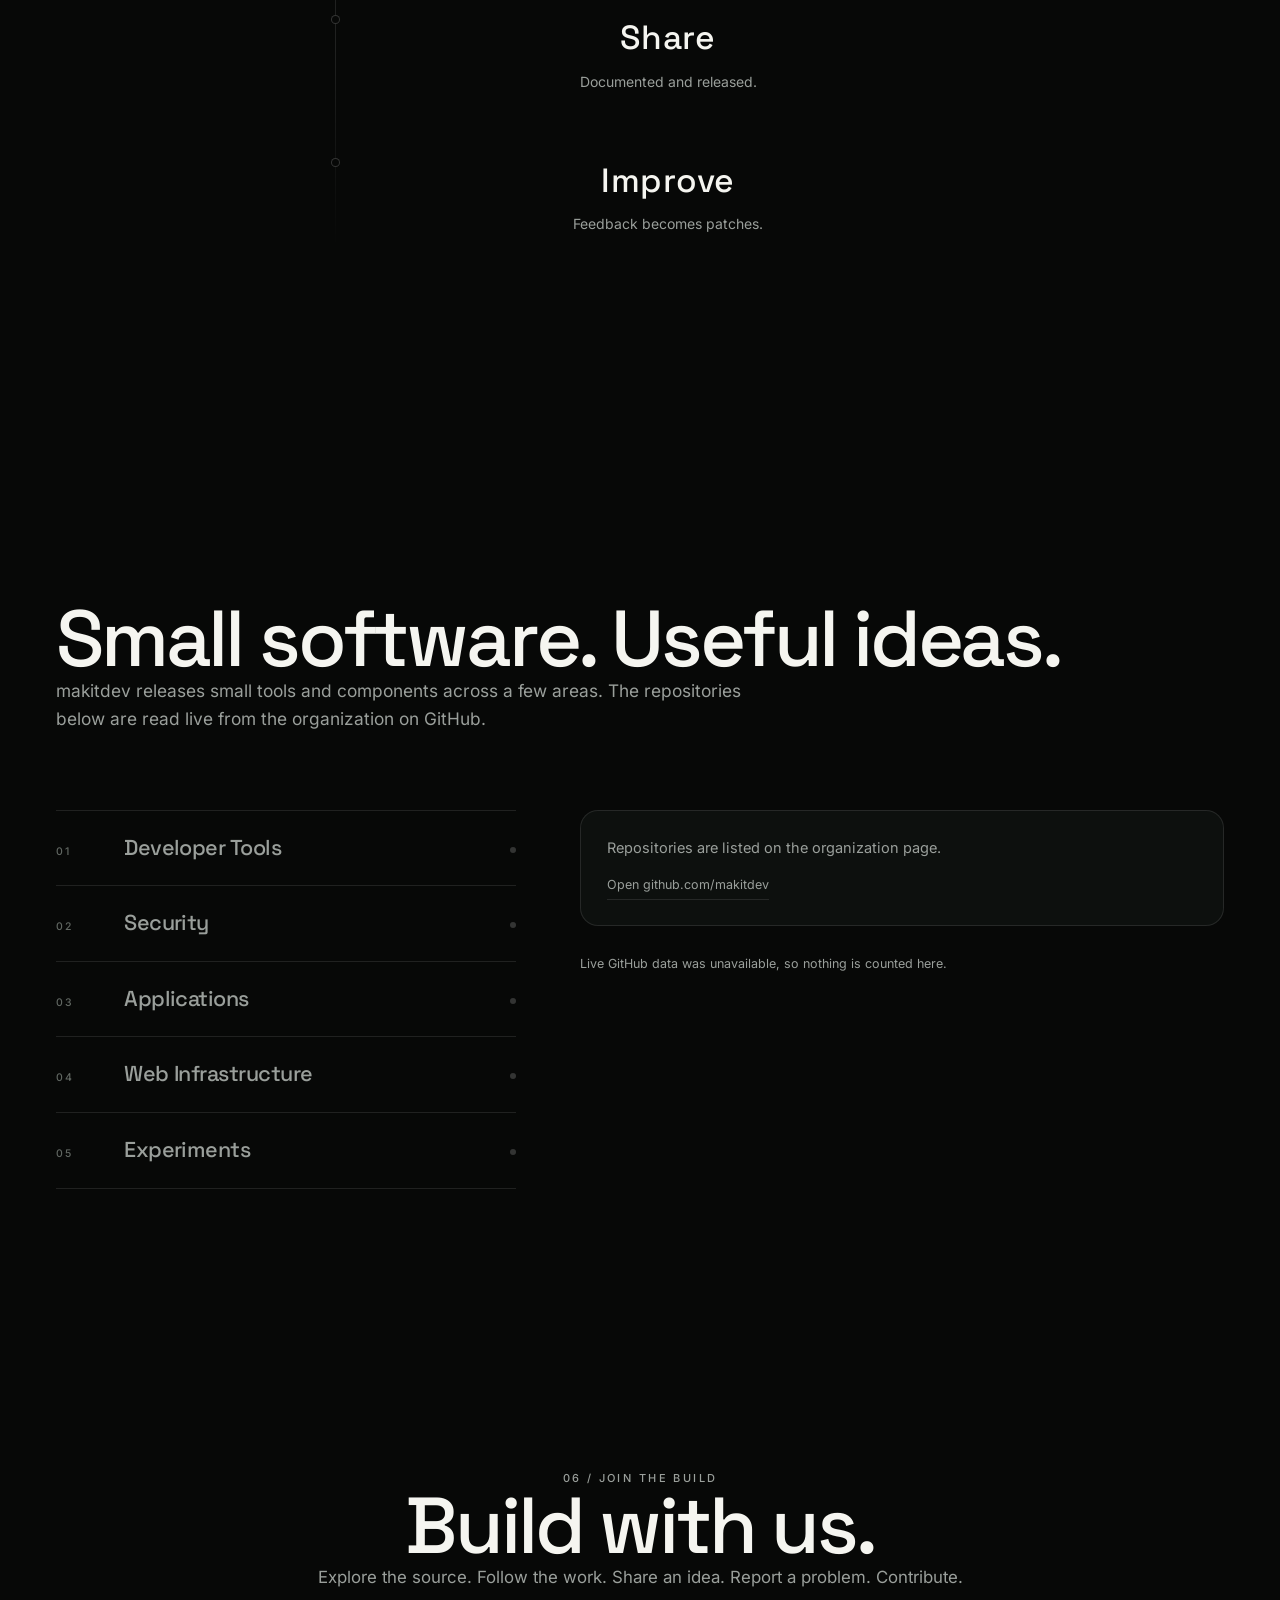
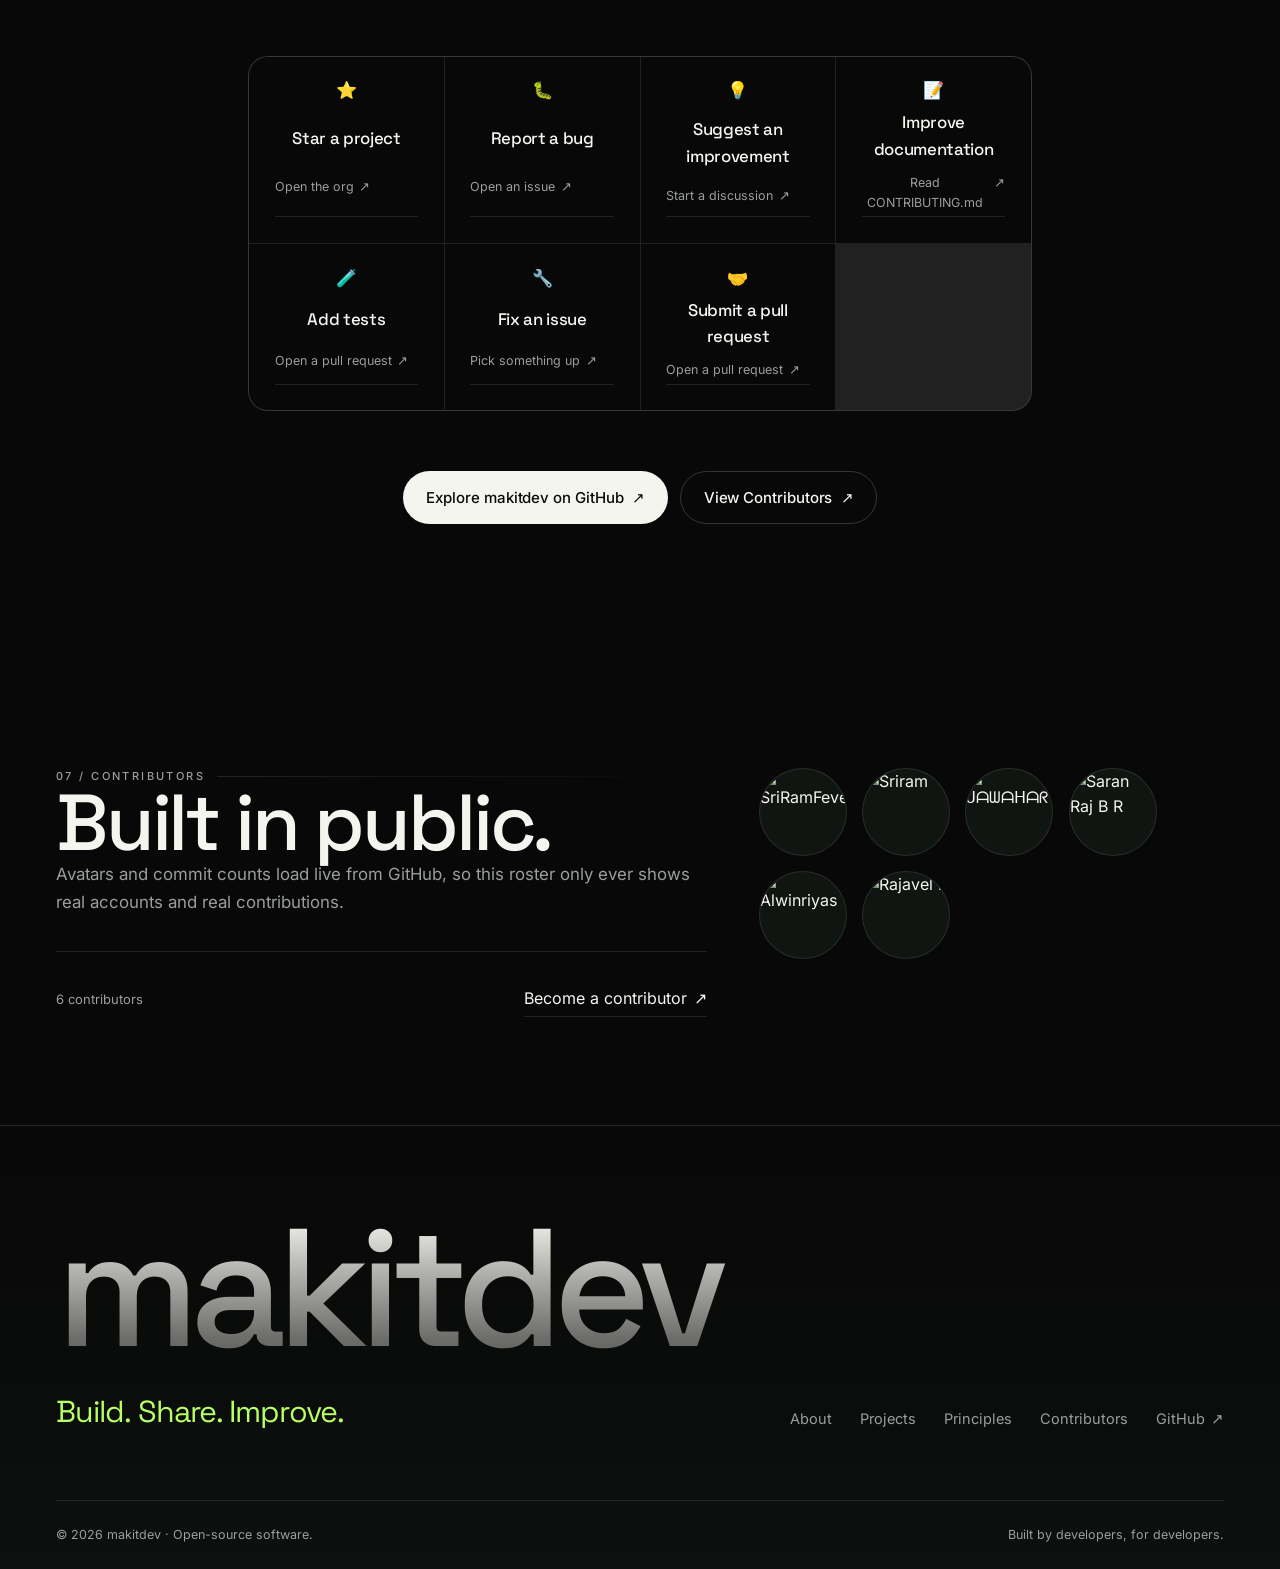
==== commit aa7d0299: "Redesign site and WordPress theme with live GitHub data Rebuild both static pages and mirror the des" ====
--- a/index.html
+++ b/index.html
@@ -3,16 +3,16 @@
 <head>
   <meta charset="UTF-8">
   <meta name="viewport" content="width=device-width, initial-scale=1">
-  <title>makitdev — Open Source Software</title>
-  <meta name="description" content="makitdev is an open-source organization building useful software, developer tools, security utilities, applications, and experiments.">
+  <title>makitdev — Build. Share. Improve.</title>
+  <meta name="description" content="makitdev is an open-source organization focused on building practical software and sharing it openly — developer tools, security utilities, applications and experiments.">
   <meta name="author" content="makitdev">
-  <meta name="theme-color" content="#0a0a0b">
+  <meta name="theme-color" content="#070807">
   <link rel="canonical" href="https://makitdev.wordpress.com/">
 
   <meta property="og:type" content="website">
   <meta property="og:url" content="https://makitdev.wordpress.com/">
   <meta property="og:title" content="makitdev — Build. Share. Improve.">
-  <meta property="og:description" content="makitdev is an open-source organization building useful software, developer tools, security utilities, applications, and experiments.">
+  <meta property="og:description" content="makitdev is an open-source organization focused on building practical software and sharing it openly — developer tools, security utilities, applications and experiments.">
   <meta property="og:site_name" content="makitdev">
   <meta property="og:image" content="https://makitdev.wordpress.com/assets/images/og-1200x630.png">
   <meta property="og:image:width" content="1200">
@@ -21,7 +21,7 @@
 
   <meta name="twitter:card" content="summary_large_image">
   <meta name="twitter:title" content="makitdev — Build. Share. Improve.">
-  <meta name="twitter:description" content="makitdev is an open-source organization building useful software, developer tools, security utilities, applications, and experiments.">
+  <meta name="twitter:description" content="makitdev is an open-source organization focused on building practical software and sharing it openly — developer tools, security utilities, applications and experiments.">
   <meta name="twitter:image" content="https://makitdev.wordpress.com/assets/images/og-1200x630.png">
 
   <script type="application/ld+json">
@@ -32,17 +32,19 @@
         "@type": "Organization",
         "@id": "https://makitdev.wordpress.com/#organization",
         "name": "makitdev",
+        "alternateName": "make it developers",
         "url": "https://makitdev.wordpress.com/",
         "sameAs": ["https://github.com/makitdev"],
         "logo": "https://makitdev.wordpress.com/assets/images/favicon.svg",
-        "description": "makitdev is an open-source organization building useful software, developer tools, security utilities, applications, and experiments."
+        "slogan": "Build. Share. Improve.",
+        "description": "makitdev is an open-source organization focused on building practical software and sharing it openly."
       },
       {
         "@type": "WebSite",
         "@id": "https://makitdev.wordpress.com/#website",
         "url": "https://makitdev.wordpress.com/",
         "name": "makitdev",
-        "description": "makitdev is an open-source organization building useful software, developer tools, security utilities, applications, and experiments.",
+        "description": "makitdev is an open-source organization focused on building practical software and sharing it openly.",
         "publisher": { "@id": "https://makitdev.wordpress.com/#organization" }
       }
     ]
@@ -50,7 +52,9 @@
   </script>
 
   <link rel="icon" type="image/svg+xml" href="assets/images/favicon.svg">
+  <link rel="preload" href="assets/fonts/space-grotesk-latin.woff2" as="font" type="font/woff2" crossorigin>
   <link rel="preload" href="assets/fonts/inter-latin.woff2" as="font" type="font/woff2" crossorigin>
+  <link rel="preload" href="assets/images/hero-bg.png" as="image" media="(min-width: 721px)" fetchpriority="high">
   <link rel="stylesheet" href="assets/css/main.min.css">
 
   <script>
@@ -60,8 +64,13 @@
       if (window.matchMedia("(prefers-reduced-motion: reduce)").matches) {
         d.classList.add("is-loaded");
       } else {
+        // Two frames on purpose: the first lets the browser paint the initial
+        // hidden state, the second flips to the visible state. A single rAF
+        // fires before the first paint, so the transition never ran at all.
         requestAnimationFrame(function () {
-          d.classList.add("is-loaded");
+          requestAnimationFrame(function () {
+            d.classList.add("is-loaded");
+          });
         });
       }
     })();
@@ -72,145 +81,376 @@
   <a class="skip-link" href="#main">Skip to content</a>
 
   <header class="site-header">
-    <div class="container nav-inner">
-      <a class="brand" href="#main">makitdev</a>
+    <div class="nav">
+      <a class="brand" href="#home">
+        <span class="brand-mark" aria-hidden="true"></span>
+        <span>makitdev</span>
+      </a>
       <nav aria-label="Primary">
         <ul class="nav-links">
+          <li><a href="#home">Home</a></li>
           <li><a href="#about">About</a></li>
+          <li><a href="#projects">Projects</a></li>
+          <li><a href="#principles">Principles</a></li>
           <li><a href="contributors.html">Contributors</a></li>
-          <li><a class="nav-gh" href="https://github.com/makitdev" target="_blank" rel="noopener noreferrer">GitHub <span class="arrow" aria-hidden="true">↗</span></a></li>
         </ul>
       </nav>
+      <a class="nav-gh" href="https://github.com/makitdev" target="_blank" rel="noopener noreferrer">GitHub <span class="arrow" aria-hidden="true">↗</span></a>
+      <button class="nav-toggle" type="button" aria-expanded="false" aria-controls="nav-drawer">
+        <span class="nav-toggle-bars" aria-hidden="true"><span></span><span></span><span></span></span>
+        Menu
+      </button>
     </div>
   </header>
 
+  <div class="nav-scrim" hidden></div>
+  <div class="nav-drawer" id="nav-drawer" hidden>
+    <nav aria-label="Mobile">
+      <ul class="nav-drawer-list">
+        <li><a href="#home" style="--drawer-delay:80ms"><span>Home</span><span class="nav-drawer-index">01</span></a></li>
+        <li><a href="#about" style="--drawer-delay:130ms"><span>About</span><span class="nav-drawer-index">02</span></a></li>
+        <li><a href="#projects" style="--drawer-delay:180ms"><span>Projects</span><span class="nav-drawer-index">03</span></a></li>
+        <li><a href="#principles" style="--drawer-delay:230ms"><span>Principles</span><span class="nav-drawer-index">04</span></a></li>
+        <li><a href="contributors.html" style="--drawer-delay:280ms"><span>Contributors</span><span class="nav-drawer-index">05</span></a></li>
+      </ul>
+      <a class="btn btn--ghost nav-drawer-gh" href="https://github.com/makitdev" target="_blank" rel="noopener noreferrer">GitHub <span class="arrow" aria-hidden="true">↗</span></a>
+    </nav>
+  </div>
+
   <main id="main">
 
-    <!-- Hero -->
-    <section class="hero">
+    <!-- ============================ Hero ============================ -->
+    <section class="hero" id="home" aria-labelledby="hero-title">
+
+      <div class="hero-media" aria-hidden="true">
+        <picture>
+          <source media="(max-width: 720px)" srcset="assets/images/hero-bg-mobile.png">
+          <img class="hero-img" src="assets/images/hero-bg.png" alt="" width="1920" height="1200" fetchpriority="high" decoding="async">
+        </picture>
+        <canvas class="hero-canvas"></canvas>
+      </div>
+      <div class="hero-shade" aria-hidden="true"></div>
+      <div class="grain" aria-hidden="true"></div>
+      <div class="hero-vignette" aria-hidden="true"></div>
+
       <div class="container">
         <div class="hero-inner">
-          <p class="label" data-hero>Open Source Software</p>
-          <h1>
-            <span class="line" data-hero style="--hero-delay: 80ms">Build.</span>
-            <span class="line" data-hero style="--hero-delay: 170ms">Share.</span>
-            <span class="line" data-hero style="--hero-delay: 260ms">Improve.</span>
+
+          <p class="hero-badge" data-hero style="--hero-delay:60ms">
+            <span class="hero-badge-dot" aria-hidden="true"></span>
+            Open Source · Built in the open
+          </p>
+
+          <h1 id="hero-title">
+            <span class="hero-line"><span style="--line-delay:140ms">Build.</span></span>
+            <span class="hero-line"><span style="--line-delay:230ms">Share.</span></span>
+            <span class="hero-line"><span style="--line-delay:320ms">Improve<em>.</em></span></span>
           </h1>
-          <p data-hero style="--hero-delay: 380ms">makitdev is an open-source organization building useful software, tools, and experiments for the community.</p>
-          <a class="tlink hero-cta" data-hero style="--hero-delay: 500ms" href="https://github.com/makitdev" target="_blank" rel="noopener noreferrer">
-            Explore GitHub <i class="arrow" aria-hidden="true">↗</i>
-          </a>
-        </div>
-      </div>
-    </section>
-
-    <!-- Introduction -->
+
+          <p class="hero-copy" data-hero style="--hero-delay:520ms">
+            Practical open-source software for developers, security researchers,
+            and curious builders.
+          </p>
+
+          <div class="hero-actions" data-hero style="--hero-delay:620ms">
+            <a class="btn" href="https://github.com/makitdev" target="_blank" rel="noopener noreferrer">
+              Explore GitHub <span class="arrow" aria-hidden="true">↗</span>
+            </a>
+            <a class="btn btn--ghost" href="#about">
+              Discover makitdev <span class="arrow" aria-hidden="true">↓</span>
+            </a>
+          </div>
+
+          <p class="hero-float" data-hero style="--hero-delay:760ms">
+            Built by developers, for developers
+          </p>
+
+        </div>
+      </div>
+
+      <ul class="hero-metrics" aria-label="What makitdev is">
+        <li>
+          <span class="metric-label">Open Source</span>
+          <span class="metric-value">MIT License</span>
+        </li>
+        <li>
+          <span class="metric-label">Developer Tools</span>
+          <span class="metric-value">Security</span>
+        </li>
+        <li>
+          <span class="metric-label">Web</span>
+          <span class="metric-value">Experiments</span>
+        </li>
+        <li>
+          <span class="metric-label">Community</span>
+          <span class="metric-value">Contributions</span>
+        </li>
+      </ul>
+    </section>
+
+    <!-- =========================== 01 About =========================== -->
     <section class="section" id="about" aria-labelledby="about-title">
       <div class="container about-grid">
-        <p class="label reveal">01 / About</p>
-        <div class="section-copy reveal" style="--reveal-delay: 90ms">
-          <h2 class="section-title" id="about-title">What is makitdev?</h2>
-          <p>makitdev is an open-source organization focused on building practical software and sharing it openly.</p>
-          <p>We experiment with ideas, build useful tools, and release software that others can inspect, use, modify, and improve.</p>
-        </div>
-      </div>
-    </section>
-
-    <!-- Principles -->
-    <section class="section section--tight" id="principles" aria-labelledby="principles-heading">
-      <div class="container">
-        <div class="section-head reveal">
-          <h2 class="label" id="principles-heading">02 / Principles</h2>
-        </div>
-        <div class="principles">
-          <article class="principle reveal">
-            <p class="principle-num">01</p>
-            <h3>Build</h3>
-            <p>Create software that solves real problems.</p>
-          </article>
-          <article class="principle reveal">
-            <p class="principle-num">02</p>
-            <h3>Share</h3>
-            <p>Keep useful software open and accessible.</p>
-          </article>
-          <article class="principle reveal">
-            <p class="principle-num">03</p>
-            <h3>Improve</h3>
-            <p>Learn from others and make things better together.</p>
-          </article>
-        </div>
-      </div>
-    </section>
-
-    <!-- What We Build -->
+        <p class="label about-label reveal">01 / About</p>
+        <div class="about-body">
+          <h2 class="section-title reveal" id="about-title" style="--reveal-delay:80ms">What is makitdev?</h2>
+          <p class="lede reveal" style="--reveal-delay:150ms">
+            makitdev is an open-source organization focused on building practical
+            software and sharing it openly.
+          </p>
+          <p class="lede reveal" style="--reveal-delay:220ms">
+            We experiment with ideas, build useful tools, and release software that
+            others can inspect, use, modify, and improve.
+          </p>
+          <div class="about-note reveal" style="--reveal-delay:300ms">
+            <span class="about-note-mark" aria-hidden="true">“</span>
+            <p>
+              make it developers — small tools that solve a real problem, released
+              under an open-source license, maintained in public.
+            </p>
+          </div>
+        </div>
+      </div>
+    </section>
+
+    <!-- ====================== 02 What we build ====================== -->
     <section class="section" id="builds" aria-labelledby="builds-title">
       <div class="container">
-        <div class="section-head reveal">
-          <p class="label">03 / What We Build</p>
-          <h2 class="section-title" id="builds-title">Software for curious minds.</h2>
-        </div>
-        <ul class="wwb-grid">
-          <li class="cat" tabindex="0">
-            <div class="cat-top">
+        <div class="section-head">
+          <p class="label reveal">02 / What We Build</p>
+          <h2 class="section-title reveal" id="builds-title" style="--reveal-delay:80ms">Software for curious minds.</h2>
+        </div>
+
+        <ul class="build-grid">
+          <li class="card reveal" tabindex="0" data-glow>
+            <span class="card-art card-art--tools" aria-hidden="true"></span>
+            <div class="card-top">
+              <span class="card-num">01</span>
+              <span class="card-arrow" aria-hidden="true">→</span>
+            </div>
+            <div class="card-body">
               <h3>Developer Tools</h3>
-              <span class="arrow" aria-hidden="true">→</span>
-            </div>
-            <p class="cat-desc">CLI tools, libraries, APIs and utilities.</p>
-          </li>
-          <li class="cat" tabindex="0">
-            <div class="cat-top">
+              <p>CLI tools, libraries, APIs and utilities.</p>
+            </div>
+          </li>
+          <li class="card reveal" tabindex="0" data-glow style="--reveal-delay:80ms">
+            <span class="card-art card-art--security" aria-hidden="true"></span>
+            <div class="card-top">
+              <span class="card-num">02</span>
+              <span class="card-arrow" aria-hidden="true">→</span>
+            </div>
+            <div class="card-body">
               <h3>Security</h3>
-              <span class="arrow" aria-hidden="true">→</span>
-            </div>
-            <p class="cat-desc">Security tools, analysis utilities and defensive software.</p>
-          </li>
-          <li class="cat" tabindex="0">
-            <div class="cat-top">
+              <p>Security tools, analysis utilities and defensive software.</p>
+            </div>
+          </li>
+          <li class="card reveal" tabindex="0" data-glow style="--reveal-delay:160ms">
+            <span class="card-art card-art--apps" aria-hidden="true"></span>
+            <div class="card-top">
+              <span class="card-num">03</span>
+              <span class="card-arrow" aria-hidden="true">→</span>
+            </div>
+            <div class="card-body">
               <h3>Applications</h3>
-              <span class="arrow" aria-hidden="true">→</span>
-            </div>
-            <p class="cat-desc">Useful software built around real-world problems.</p>
-          </li>
-          <li class="cat" tabindex="0">
-            <div class="cat-top">
+              <p>Useful software built around real-world problems.</p>
+            </div>
+          </li>
+          <li class="card reveal" tabindex="0" data-glow style="--reveal-delay:240ms">
+            <span class="card-art card-art--lab" aria-hidden="true"></span>
+            <div class="card-top">
+              <span class="card-num">04</span>
+              <span class="card-arrow" aria-hidden="true">→</span>
+            </div>
+            <div class="card-body">
               <h3>Experiments</h3>
-              <span class="arrow" aria-hidden="true">→</span>
-            </div>
-            <p class="cat-desc">Prototypes, research and technical experiments.</p>
+              <p>Prototypes, research and technical experiments.</p>
+            </div>
           </li>
         </ul>
       </div>
     </section>
 
-    <!-- Open Source -->
+    <!-- ========================= 03 Principles ========================= -->
+    <section class="section" id="principles" aria-labelledby="principles-title">
+      <div class="container">
+        <div class="section-head">
+          <p class="label reveal">03 / Principles</p>
+          <h2 class="section-title reveal" id="principles-title" style="--reveal-delay:80ms">How we build.</h2>
+        </div>
+
+        <div class="manifesto">
+          <article class="manifesto-item reveal">
+            <p class="manifesto-num">01</p>
+            <h3 class="manifesto-word">Build</h3>
+            <p class="manifesto-copy">Create software that solves real problems.</p>
+          </article>
+          <article class="manifesto-item reveal" style="--reveal-delay:90ms">
+            <p class="manifesto-num">02</p>
+            <h3 class="manifesto-word">Share</h3>
+            <p class="manifesto-copy">Keep useful software open and accessible.</p>
+          </article>
+          <article class="manifesto-item reveal" style="--reveal-delay:180ms">
+            <p class="manifesto-num">03</p>
+            <h3 class="manifesto-word">Improve</h3>
+            <p class="manifesto-copy">Learn from others and make things better together.</p>
+          </article>
+        </div>
+      </div>
+    </section>
+
+    <!-- ===================== 04 Built in the open ===================== -->
     <section class="section" id="open" aria-labelledby="open-title">
       <div class="container center">
-        <p class="label reveal">04 / Built In The Open</p>
-        <h2 class="section-title reveal" id="open-title" style="--reveal-delay: 90ms">Open by default.</h2>
-        <p class="statement-copy reveal" style="--reveal-delay: 160ms">Development happens in public. Source code, documentation, issues, discussions, and contributions are part of the process.</p>
-        <ol class="flow" aria-label="Workflow">
-          <li class="flow-step reveal">Idea</li>
-          <li class="flow-arrow reveal" style="--reveal-delay: 60ms" aria-hidden="true">↓</li>
-          <li class="flow-step reveal">Build</li>
-          <li class="flow-arrow reveal" style="--reveal-delay: 60ms" aria-hidden="true">↓</li>
-          <li class="flow-step reveal">Open</li>
-          <li class="flow-arrow reveal" style="--reveal-delay: 60ms" aria-hidden="true">↓</li>
-          <li class="flow-step reveal">Share</li>
-          <li class="flow-arrow reveal" style="--reveal-delay: 60ms" aria-hidden="true">↓</li>
-          <li class="flow-step reveal">Improve</li>
+        <p class="label label--bare reveal" style="justify-content:center">04 / Built In The Open</p>
+        <h2 class="section-title reveal" id="open-title" style="--reveal-delay:80ms">Open by default.</h2>
+        <p class="statement-copy reveal" style="--reveal-delay:150ms">
+          Development happens in public. Source code, documentation, issues,
+          discussions, and contributions are part of the process.
+        </p>
+
+        <ol class="flow" data-flow aria-label="How work moves through makitdev">
+          <span class="flow-rail" aria-hidden="true"><span class="flow-progress"></span></span>
+          <li class="flow-step">
+            <span class="flow-node" aria-hidden="true"></span>
+            <p class="flow-word">Idea</p>
+            <p class="flow-note">A problem worth solving.</p>
+          </li>
+          <li class="flow-step">
+            <span class="flow-node" aria-hidden="true"></span>
+            <p class="flow-word">Build</p>
+            <p class="flow-note">Small, readable, tested.</p>
+          </li>
+          <li class="flow-step">
+            <span class="flow-node" aria-hidden="true"></span>
+            <p class="flow-word">Open</p>
+            <p class="flow-note">Public source and issues.</p>
+          </li>
+          <li class="flow-step">
+            <span class="flow-node" aria-hidden="true"></span>
+            <p class="flow-word">Share</p>
+            <p class="flow-note">Documented and released.</p>
+          </li>
+          <li class="flow-step">
+            <span class="flow-node" aria-hidden="true"></span>
+            <p class="flow-word">Improve</p>
+            <p class="flow-note">Feedback becomes patches.</p>
+          </li>
         </ol>
       </div>
     </section>
 
-    <!-- CTA -->
-    <section class="section section--tight" id="join" aria-labelledby="join-title">
+    <!-- ========================= 05 Projects ========================= -->
+    <section class="section" id="projects" aria-labelledby="projects-title">
+      <div class="container">
+        <div class="section-head">
+          <p class="label reveal">05 / Projects</p>
+          <h2 class="section-title reveal" id="projects-title" style="--reveal-delay:80ms">Small software. Useful ideas.</h2>
+          <p class="lede reveal" style="--reveal-delay:150ms">
+            makitdev releases small tools and components across a few areas. The
+            repositories below are read live from the organization on GitHub.
+          </p>
+        </div>
+
+        <div class="eco">
+          <ul class="eco-cats reveal">
+            <li class="eco-cat"><span class="eco-cat-num">01</span> Developer Tools<span class="eco-cat-mark" aria-hidden="true"></span></li>
+            <li class="eco-cat"><span class="eco-cat-num">02</span> Security<span class="eco-cat-mark" aria-hidden="true"></span></li>
+            <li class="eco-cat"><span class="eco-cat-num">03</span> Applications<span class="eco-cat-mark" aria-hidden="true"></span></li>
+            <li class="eco-cat"><span class="eco-cat-num">04</span> Web Infrastructure<span class="eco-cat-mark" aria-hidden="true"></span></li>
+            <li class="eco-cat"><span class="eco-cat-num">05</span> Experiments<span class="eco-cat-mark" aria-hidden="true"></span></li>
+          </ul>
+
+          <div class="eco-repos reveal" style="--reveal-delay:120ms">
+            <ul class="repos" id="repos" aria-label="Repositories">
+              <li class="people-skeleton" aria-hidden="true" style="grid-column:1/-1"><span></span><span></span><span></span></li>
+            </ul>
+            <p class="repo-note" id="repo-note"></p>
+          </div>
+        </div>
+      </div>
+    </section>
+
+    <!-- ====================== 06 Join the build ====================== -->
+    <section class="section" id="join" aria-labelledby="join-title">
       <div class="container center">
-        <p class="label reveal">05 / Join The Build</p>
-        <h2 class="section-title reveal" id="join-title" style="--reveal-delay: 90ms">Build with us.</h2>
-        <p class="statement-copy reveal" style="--reveal-delay: 160ms">Explore the source. Follow the work. Share an idea. Report a problem. Contribute.</p>
-        <a class="cta-link reveal" style="--reveal-delay: 240ms" href="https://github.com/makitdev" target="_blank" rel="noopener noreferrer">
-          Explore makitdev on GitHub <i class="arrow" aria-hidden="true">↗</i>
-        </a>
+        <p class="label label--bare reveal" style="justify-content:center">06 / Join The Build</p>
+        <h2 class="section-title reveal" id="join-title" style="--reveal-delay:80ms">Build with us.</h2>
+        <p class="statement-copy reveal" style="--reveal-delay:150ms">
+          Explore the source. Follow the work. Share an idea. Report a problem.
+          Contribute.
+        </p>
+
+        <ul class="actions reveal" style="--reveal-delay:220ms">
+          <li class="action">
+            <span class="action-icon" aria-hidden="true">⭐</span>
+            <p class="action-label">Star a project</p>
+            <a class="action-link tlink" href="https://github.com/makitdev" target="_blank" rel="noopener noreferrer">Open the org <span class="arrow" aria-hidden="true">↗</span></a>
+          </li>
+          <li class="action">
+            <span class="action-icon" aria-hidden="true">🐛</span>
+            <p class="action-label">Report a bug</p>
+            <a class="action-link tlink" href="https://github.com/makitdev/makitdev/issues" target="_blank" rel="noopener noreferrer">Open an issue <span class="arrow" aria-hidden="true">↗</span></a>
+          </li>
+          <li class="action">
+            <span class="action-icon" aria-hidden="true">💡</span>
+            <p class="action-label">Suggest an improvement</p>
+            <a class="action-link tlink" href="https://github.com/makitdev/makitdev/discussions" target="_blank" rel="noopener noreferrer">Start a discussion <span class="arrow" aria-hidden="true">↗</span></a>
+          </li>
+          <li class="action">
+            <span class="action-icon" aria-hidden="true">📝</span>
+            <p class="action-label">Improve documentation</p>
+            <a class="action-link tlink" href="https://github.com/makitdev/makitdev/blob/main/CONTRIBUTING.md" target="_blank" rel="noopener noreferrer">Read CONTRIBUTING.md <span class="arrow" aria-hidden="true">↗</span></a>
+          </li>
+          <li class="action">
+            <span class="action-icon" aria-hidden="true">🧪</span>
+            <p class="action-label">Add tests</p>
+            <a class="action-link tlink" href="https://github.com/makitdev/makitdev/pulls" target="_blank" rel="noopener noreferrer">Open a pull request <span class="arrow" aria-hidden="true">↗</span></a>
+          </li>
+          <li class="action">
+            <span class="action-icon" aria-hidden="true">🔧</span>
+            <p class="action-label">Fix an issue</p>
+            <a class="action-link tlink" href="https://github.com/makitdev/makitdev/issues" target="_blank" rel="noopener noreferrer">Pick something up <span class="arrow" aria-hidden="true">↗</span></a>
+          </li>
+          <li class="action">
+            <span class="action-icon" aria-hidden="true">🤝</span>
+            <p class="action-label">Submit a pull request</p>
+            <a class="action-link tlink" href="https://github.com/makitdev/makitdev/pulls" target="_blank" rel="noopener noreferrer">Open a pull request <span class="arrow" aria-hidden="true">↗</span></a>
+          </li>
+        </ul>
+
+        <div class="cta-actions reveal" style="--reveal-delay:280ms">
+          <a class="btn" href="https://github.com/makitdev" target="_blank" rel="noopener noreferrer">
+            Explore makitdev on GitHub <span class="arrow" aria-hidden="true">↗</span>
+          </a>
+          <a class="btn btn--ghost" href="contributors.html">
+            View Contributors <span class="arrow" aria-hidden="true">↗</span>
+          </a>
+        </div>
+      </div>
+    </section>
+
+    <!-- ======================= 07 Contributors ======================= -->
+    <section class="section section--tight" id="contributors" aria-labelledby="contributors-title">
+      <div class="container people">
+        <div>
+          <p class="label reveal">07 / Contributors</p>
+          <h2 class="section-title reveal" id="contributors-title" style="--reveal-delay:80ms">Built in public.</h2>
+          <p class="statement-copy reveal" style="--reveal-delay:150ms">
+            Avatars and commit counts load live from GitHub, so this roster only
+            ever shows real accounts and real contributions.
+          </p>
+          <div class="people-meta reveal" style="--reveal-delay:220ms">
+            <p class="people-count" id="people-count">&nbsp;</p>
+            <a class="tlink" href="contributors.html">Become a contributor <span class="arrow" aria-hidden="true">↗</span></a>
+          </div>
+        </div>
+        <div>
+          <ul class="people-avatars reveal" id="people-avatars" aria-label="Contributors">
+            <li class="people-skeleton" aria-hidden="true"><span></span></li>
+            <li class="people-skeleton" aria-hidden="true"><span></span></li>
+            <li class="people-skeleton" aria-hidden="true"><span></span></li>
+          </ul>
+        </div>
       </div>
     </section>
 
@@ -220,19 +460,27 @@
     <div class="container">
       <div class="footer-top">
         <div>
-          <p class="footer-brand">makitdev</p>
+          <p class="footer-word">makitdev</p>
           <p class="footer-tagline">Build. Share. Improve.</p>
         </div>
-        <a href="https://github.com/makitdev" target="_blank" rel="noopener noreferrer">
-          GitHub <span class="arrow" aria-hidden="true">↗</span>
-        </a>
+        <ul class="footer-links">
+          <li><a href="#about">About</a></li>
+          <li><a href="#projects">Projects</a></li>
+          <li><a href="#principles">Principles</a></li>
+          <li><a href="contributors.html">Contributors</a></li>
+          <li><a href="https://github.com/makitdev" target="_blank" rel="noopener noreferrer">GitHub <span class="arrow" aria-hidden="true">↗</span></a></li>
+        </ul>
       </div>
       <div class="footer-bottom">
         <p>© 2026 makitdev · Open-source software.</p>
+        <p>Built by developers, for developers.</p>
       </div>
     </div>
   </footer>
 
+  <script src="assets/data/contributors.js" defer></script>
+  <script src="assets/js/github.js" defer></script>
+  <script src="assets/js/community.js" defer></script>
   <script src="assets/js/main.js" defer></script>
 </body>
 </html>
--- a/assets/css/main.min.css
+++ b/assets/css/main.min.css
@@ -1 +1 @@
-@font-face{font-family:"Inter";font-style:normal;font-weight:400 700;font-display:swap;src:url("../fonts/inter-latin.woff2") format("woff2")}:root{color-scheme:dark;--bg:#0a0a0b;--surface:#141416;--text:#f4f4f5;--text-secondary:#a1a1aa;--accent:#3b82f6;--border:#26262b;--container:1400px;--gutter:clamp(24px,4vw,64px);--font-sans:"Inter",-apple-system,BlinkMacSystemFont,"Helvetica Neue",Helvetica,Arial,sans-serif;--ease:cubic-bezier(0.16,1,0.3,1);--dur:600ms}*,*::before,*::after{box-sizing:border-box}html{scroll-behavior:smooth;-webkit-text-size-adjust:100%}body{margin:0;background:var(--bg);color:var(--text);font-family:var(--font-sans);font-size:16px;line-height:1.6;overflow-x:clip;-webkit-font-smoothing:antialiased;-moz-osx-font-smoothing:grayscale;text-rendering:optimizeLegibility}::selection{background:var(--accent);color:#ffffff}img,svg{max-width:100%;height:auto;display:block}a{color:inherit}a:focus-visible,button:focus-visible{outline:2px solid var(--accent);outline-offset:4px;border-radius:2px}:focus:not(:focus-visible){outline:none}.container{width:100%;max-width:var(--container);margin-inline:auto;padding-inline:var(--gutter)}.sr-only{position:absolute;width:1px;height:1px;padding:0;margin:-1px;overflow:hidden;clip:rect(0 0 0 0);white-space:nowrap;border:0}.label{font-size:12px;font-weight:500;letter-spacing:0.16em;text-transform:uppercase;color:var(--text-secondary);margin:0}.arrow{display:inline-block;font-style:normal;transition:transform 300ms var(--ease)}.tlink{display:inline-flex;align-items:baseline;gap:0.5em;padding-bottom:0.3em;color:var(--text);text-decoration:none;border-bottom:1px solid var(--border);transition:color 300ms var(--ease),border-color 300ms var(--ease)}.tlink:hover,.tlink:focus-visible{color:var(--accent);border-bottom-color:var(--accent)}.tlink:hover .arrow,.tlink:focus-visible .arrow{transform:translateX(6px)}.skip-link{position:absolute;top:-48px;left:16px;z-index:200;padding:10px 16px;background:var(--text);color:var(--bg);font-size:14px;text-decoration:none;transition:top 200ms var(--ease)}.skip-link:focus{top:16px}.site-header{position:sticky;top:0;z-index:100;background:rgba(10,10,11,0.86);border-bottom:1px solid var(--border);transition:background 300ms var(--ease),box-shadow 300ms var(--ease)}.js .site-header.is-scrolled{background:rgba(10,10,11,0.95);box-shadow:0 1px 0 rgba(0,0,0,0.4)}.nav-inner{display:flex;align-items:center;justify-content:space-between;min-height:64px}.brand{font-size:15px;font-weight:600;letter-spacing:-0.01em;text-decoration:none}.nav-links{display:flex;align-items:center;gap:clamp(20px,3vw,40px);list-style:none;margin:0;padding:0}.nav-links a{font-size:13px;font-weight:500;color:var(--text-secondary);text-decoration:none;transition:color 250ms var(--ease)}.nav-links a:hover,.nav-links a:focus-visible{color:var(--accent)}.section{padding-block:clamp(96px,13vw,168px)}.section--tight{padding-block:clamp(72px,9vw,120px)}.hero{position:relative;min-height:min(92vh,980px);display:flex;align-items:center;padding-block:clamp(120px,16vh,200px) clamp(96px,14vh,180px)}.hero-inner{width:100%}.hero .label{margin-bottom:clamp(28px,4vw,48px)}.hero h1{margin:0 0 clamp(28px,4vw,48px);font-size:clamp(3rem,9vw,8rem);font-weight:600;line-height:0.98;letter-spacing:-0.035em}.hero h1 .line{display:block}.hero p{margin:0 0 clamp(40px,5vw,64px);max-width:34em;font-size:clamp(1.05rem,1.5vw,1.25rem);color:var(--text-secondary)}.hero-cta{font-size:15px;font-weight:500;letter-spacing:0.01em}.js .hero [data-hero]{opacity:0;transform:translateY(20px);transition:opacity var(--dur) var(--ease),transform var(--dur) var(--ease)}.js.is-loaded .hero [data-hero]{opacity:1;transform:translateY(0)}.js .hero [data-hero]{transition-delay:var(--hero-delay,0ms)}.about-grid{display:grid;grid-template-columns:minmax(180px,240px) 1fr;gap:clamp(24px,6vw,96px)}#about{scroll-margin-top:88px}.section-title{margin:0 0 36px;font-size:clamp(2rem,4.5vw,3.4rem);font-weight:600;line-height:1.06;letter-spacing:-0.025em}.section-copy p{margin:0 0 1.25em;max-width:42em;font-size:clamp(1.05rem,1.4vw,1.2rem);color:var(--text-secondary)}.section-copy p:last-child{margin-bottom:0}.principles{display:grid}.principle{display:grid;grid-template-columns:minmax(56px,90px) minmax(160px,240px) 1fr;column-gap:clamp(24px,5vw,64px);row-gap:16px;align-items:baseline;padding-block:clamp(40px,5vw,56px);border-top:1px solid var(--border)}.principle:last-child{border-bottom:1px solid var(--border)}.principle-num{font-size:13px;font-weight:500;letter-spacing:0.16em;color:var(--text-secondary)}.principle h3{margin:0;font-size:clamp(1.5rem,3vw,2.4rem);font-weight:600;line-height:1.05;letter-spacing:-0.02em}.principle p{margin:0;max-width:30em;font-size:clamp(1rem,1.3vw,1.125rem);color:var(--text-secondary)}.section-head{margin-bottom:clamp(48px,7vw,88px)}.wwb-grid{display:grid;grid-template-columns:repeat(2,1fr);border-top:1px solid var(--border);border-bottom:1px solid var(--border);list-style:none;margin:0;padding:0}.cat{position:relative;display:block;padding:clamp(32px,3.5vw,48px) clamp(24px,3vw,40px);border-left:1px solid var(--border);border-top:1px solid var(--border);transition:transform 300ms var(--ease),background-color 300ms var(--ease)}.wwb-grid>.cat:nth-child(n + 3){border-top:1px solid var(--border)}.cat:first-child,.cat:nth-child(3){border-left:0}.cat:hover,.cat:focus-visible{background:var(--surface);transform:translateX(6px)}.cat-top{display:flex;align-items:baseline;justify-content:space-between;gap:16px;min-height:2.5rem}.cat h3{margin:0;font-size:clamp(1.25rem,2.4vw,1.75rem);font-weight:600;letter-spacing:-0.02em;line-height:1.1}.cat .arrow{color:var(--text-secondary);font-size:clamp(1.1rem,2vw,1.4rem);transition:transform 300ms var(--ease),color 300ms var(--ease)}.cat:hover .arrow,.cat:focus-visible .arrow{color:var(--accent);transform:translateX(6px)}.cat-desc{margin:12px 0 0;font-size:15px;color:var(--text-secondary);max-width:30em}.cat-desc{display:none}.cat:hover .cat-desc,.cat:focus-visible .cat-desc{display:block}@media (hover:none){.cat-desc{display:block}}.center{text-align:center;max-width:52em;margin-inline:auto}.statement-copy{margin:0;font-size:clamp(1.05rem,1.4vw,1.2rem);color:var(--text-secondary)}.flow{display:grid;justify-items:center;margin:clamp(64px,9vw,120px) auto 0;max-width:420px;list-style:none;padding:0}.flow-step{font-size:clamp(1.125rem,2vw,1.5rem);font-weight:600;letter-spacing:0.18em;text-transform:uppercase;margin:0}.flow-arrow{color:var(--text-secondary);font-size:14px;margin:18px 0;line-height:1}.cta-link{display:inline-flex;align-items:baseline;gap:0.4em;margin-top:clamp(48px,7vw,88px);padding-bottom:0.15em;font-size:clamp(1.6rem,3.2vw,2.75rem);font-weight:500;letter-spacing:-0.02em;color:var(--text);text-decoration:none;background-image:linear-gradient(var(--accent),var(--accent));background-repeat:no-repeat;background-position:0 100%;background-size:0% 2px;transition:color 350ms var(--ease),background-size 450ms var(--ease)}.cta-link .arrow{font-size:0.7em}.cta-link:hover,.cta-link:focus-visible{color:var(--accent);background-size:100% 2px}.cta-link:hover .arrow,.cta-link:focus-visible .arrow{transform:translateX(6px)}.site-footer{border-top:1px solid var(--border);padding-block:56px;color:var(--text-secondary)}.footer-top{display:grid;grid-template-columns:1fr auto;gap:32px;align-items:start}.footer-brand{margin:0 0 8px;font-size:15px;font-weight:600;letter-spacing:-0.01em;color:var(--text)}.footer-tagline{margin:0;font-size:14px}.footer-bottom{display:flex;flex-wrap:wrap;gap:8px 24px;justify-content:space-between;margin-top:clamp(48px,7vw,80px);padding-top:24px;border-top:1px solid var(--border);font-size:13px}.footer-bottom p{margin:0}.footer a{font-size:14px;font-weight:500;color:var(--text);text-decoration:none;transition:color 250ms var(--ease)}.footer a:hover,.footer a:focus-visible{color:var(--accent)}.js .reveal{opacity:0;transform:translateY(25px)}.js .reveal.in-view{opacity:1;transform:translateY(0);transition:opacity var(--dur) var(--ease),transform var(--dur) var(--ease);transition-delay:var(--reveal-delay,0ms)}@media (max-width:1024px){.about-grid{grid-template-columns:minmax(140px,180px) 1fr}}@media (max-width:860px){.about-grid{grid-template-columns:1fr;gap:20px}.principle{grid-template-columns:64px 1fr}.principle p{grid-column:1 / -1;margin-left:0}.wwb-grid{grid-template-columns:1fr}.wwb-grid>.cat:nth-child(n + 2){border-top:1px solid var(--border)}.cat{border-left:0}.contributors-grid{grid-template-columns:1fr}.contributors-grid>.contributor:nth-child(n + 2){border-top:1px solid var(--border)}.contributor{border-left:0}.footer-top{grid-template-columns:1fr}}@media (max-width:480px){:root{--gutter:20px}.nav-links .nav-gh{display:none}.hero h1{letter-spacing:-0.03em}}#contributors{scroll-margin-top:88px}#contributors.section{padding-bottom:clamp(32px,4vw,48px)}#contributors .statement-copy{max-width:44em}#roster.section--tight{padding-top:0}.contributors-grid{display:grid;grid-template-columns:repeat(2,minmax(0,1fr));border-top:1px solid var(--border);border-bottom:1px solid var(--border);list-style:none;margin:0;padding:0}.contributor{position:relative;display:grid;grid-template-columns:clamp(56px,7vw,72px) minmax(0,1fr);align-items:start;gap:clamp(20px,3vw,40px);padding:clamp(32px,3.5vw,48px) clamp(24px,3vw,40px);border-left:1px solid var(--border);border-top:1px solid var(--border);border-top:0;transition:background-color 300ms var(--ease),transform 300ms var(--ease)}.contributors-grid>.contributor:nth-child(2n + 1){border-left:0}.contributors-grid>.contributor:nth-child(n + 3){border-top:1px solid var(--border)}.contributor:first-child,.contributor:nth-child(3){border-left:0}.contributor:hover,.contributor:focus-within{background:var(--surface);transform:translateX(6px)}.contributor-avatar{width:100%;aspect-ratio:1;border-radius:50%;border:1px solid var(--border);background:var(--surface);object-fit:cover;flex-shrink:0}.contributor-body{min-width:0}.contributor-head{display:flex;align-items:baseline;justify-content:space-between;flex-wrap:wrap;gap:8px 20px;margin-bottom:12px;margin-bottom:14px}.contributor-name{margin:0;font-size:clamp(1.25rem,2.4vw,1.75rem);font-weight:600;letter-spacing:-0.02em;line-height:1.15}.contributor-handle{margin:4px 0 14px;margin:4px 0 0;font-size:14px;color:var(--text-secondary)}.contributor-link{white-space:nowrap;flex-shrink:0}.contributor-role{margin:0 0 8px;font-size:12px;font-weight:500;letter-spacing:0.16em;text-transform:uppercase;color:var(--accent)}.contributor-desc{margin:0;max-width:30em;max-width:32em;font-size:15px;line-height:1.55;color:var(--text-secondary)}.contributor .arrow{transition:transform 300ms var(--ease),color 300ms var(--ease)}.contributor:hover .arrow,.contributor:focus-within .arrow{color:var(--accent);transform:translateX(6px)}.cta-actions{display:flex;flex-wrap:wrap;justify-content:center;gap:clamp(24px,4vw,48px);margin-top:clamp(40px,6vw,64px)}@media (prefers-reduced-motion:reduce){html{scroll-behavior:auto}*,*::before,*::after{animation-duration:0.001ms !important;animation-iteration-count:1 !important;transition-duration:0.001ms !important;scroll-behavior:auto !important}.js .reveal,.js .hero [data-hero]{opacity:1;transform:none;transition:none}}
+@font-face{font-family:"Space Grotesk";font-style:normal;font-weight:300 700;font-display:swap;src:url("../fonts/space-grotesk-latin.woff2") format("woff2")}@font-face{font-family:"Inter";font-style:normal;font-weight:400 700;font-display:swap;src:url("../fonts/inter-latin.woff2") format("woff2")}:root{color-scheme:dark;--bg:#070807;--bg-alt:#0d100e;--surface:#111512;--text:#f5f5f0;--text-2:#9a9f9b;--muted:#626863;--accent:#b8ff65;--accent-2:#7cff9b;--border:rgba(255,255,255,0.1);--border-strong:rgba(255,255,255,0.18);--glass:rgba(13,16,14,0.62);--glass-solid:rgba(10,12,11,0.86);--container:1320px;--gutter:clamp(20px,4.4vw,56px);--font-display:"Space Grotesk","Inter",-apple-system,BlinkMacSystemFont,"Helvetica Neue",Arial,sans-serif;--font-sans:"Inter",-apple-system,BlinkMacSystemFont,"Helvetica Neue",Helvetica,Arial,sans-serif;--ease:cubic-bezier(0.16,1,0.3,1);--ease-soft:cubic-bezier(0.22,0.61,0.36,1);--dur:700ms;--nav-h:62px;--nav-top:clamp(14px,2.4vh,26px)}*,*::before,*::after{box-sizing:border-box}html{scroll-behavior:smooth;-webkit-text-size-adjust:100%}body{margin:0;background:var(--bg);color:var(--text);font-family:var(--font-sans);font-size:16px;line-height:1.6;overflow-x:clip;-webkit-font-smoothing:antialiased;-moz-osx-font-smoothing:grayscale;text-rendering:optimizeLegibility}body.is-locked{overflow:hidden}::selection{background:var(--accent);color:#060806}img,svg,canvas{max-width:100%;display:block}a{color:inherit;text-decoration:none}h1,h2,h3,h4{font-family:var(--font-display);font-weight:500;letter-spacing:-0.035em;line-height:1;text-wrap:balance}p{text-wrap:pretty}:focus-visible{outline:2px solid var(--accent);outline-offset:3px;border-radius:3px}:focus:not(:focus-visible){outline:none}.sr-only{position:absolute;width:1px;height:1px;padding:0;margin:-1px;overflow:hidden;clip:rect(0 0 0 0);white-space:nowrap;border:0}.skip-link{position:fixed;top:-60px;left:16px;z-index:200;padding:12px 18px;background:var(--text);color:var(--bg);font-size:14px;border-radius:999px;transition:top 240ms var(--ease)}.skip-link:focus{top:16px}.container{width:100%;max-width:var(--container);margin-inline:auto;padding-inline:var(--gutter)}.center{text-align:center;max-width:56em;margin-inline:auto}.label{display:flex;align-items:center;gap:12px;margin:0;font-family:var(--font-sans);font-size:11px;font-weight:500;letter-spacing:0.22em;text-transform:uppercase;color:var(--text-2)}.label::after{content:"";flex:1;height:1px;background:linear-gradient(90deg,var(--border) 0%,transparent 100%)}.label--bare::after{display:none}.eyebrow{font-family:var(--font-sans);font-size:11px;font-weight:500;letter-spacing:0.22em;text-transform:uppercase;color:var(--text-2)}.section-title{margin:0;font-size:clamp(2.4rem,6.2vw,5.4rem);font-weight:500;line-height:0.96;letter-spacing:-0.04em}.lede{margin:0;max-width:40em;font-size:clamp(1.05rem,1.35vw,1.2rem);line-height:1.62;color:var(--text-2)}.statement-copy{margin:0;font-size:clamp(1.05rem,1.3vw,1.15rem);line-height:1.65;color:var(--text-2)}.arrow{display:inline-block;font-style:normal;transition:transform 340ms var(--ease)}.tlink{display:inline-flex;align-items:baseline;gap:0.45em;padding-bottom:0.28em;color:var(--text);border-bottom:1px solid var(--border);transition:color 300ms var(--ease),border-color 300ms var(--ease)}.tlink:hover,.tlink:focus-visible{color:var(--accent);border-bottom-color:var(--accent)}.tlink:hover .arrow,.tlink:focus-visible .arrow{transform:translate(5px,-2px)}.btn{--btn-bg:var(--text);--btn-fg:#0a0c0b;display:inline-flex;align-items:center;justify-content:center;gap:0.55em;min-height:52px;padding:0.9em 1.5em;background:var(--btn-bg);color:var(--btn-fg);font-family:var(--font-sans);font-size:15px;font-weight:500;letter-spacing:-0.005em;white-space:nowrap;border:1px solid transparent;border-radius:999px;cursor:pointer;transition:transform 420ms var(--ease),padding 420ms var(--ease),background-color 300ms var(--ease),border-color 300ms var(--ease),color 300ms var(--ease),box-shadow 420ms var(--ease)}.btn:hover,.btn:focus-visible{transform:translateY(-2px);padding-inline:1.75em}.btn:active{transform:translateY(0)}.btn--ghost{--btn-bg:transparent;--btn-fg:var(--text);border-color:var(--border-strong)}.btn--ghost:hover,.btn--ghost:focus-visible{border-color:rgba(184,255,101,0.5);color:var(--accent)}.btn--accent{--btn-bg:var(--accent);--btn-fg:#0a0c0b}.btn--accent:hover,.btn--accent:focus-visible{box-shadow:0 10px 40px -12px rgba(184,255,101,0.55)}.btn--small{min-height:42px;font-size:13.5px}.btn:hover .arrow,.btn:focus-visible .arrow{transform:translate(4px,-2px)}.grain{position:absolute;inset:-50%;background-image:url("../images/grain.png");background-size:256px 256px;opacity:0.5;pointer-events:none;mix-blend-mode:overlay}.site-header{position:fixed;inset:0 0 auto;z-index:120;display:flex;justify-content:center;padding-inline:var(--gutter);padding-top:var(--nav-top);pointer-events:none}.nav{pointer-events:auto;display:flex;align-items:center;gap:clamp(12px,2vw,28px);width:min(100%,1140px);min-height:var(--nav-h);padding:8px 8px 8px 20px;background:rgba(12,15,13,0.42);border:1px solid rgba(255,255,255,0.08);border-radius:999px;backdrop-filter:blur(18px) saturate(140%);-webkit-backdrop-filter:blur(18px) saturate(140%);box-shadow:0 18px 50px -30px rgba(0,0,0,0.9);transition:background-color 420ms var(--ease),border-color 420ms var(--ease),box-shadow 420ms var(--ease),transform 420ms var(--ease)}.js .site-header.is-scrolled .nav{background:var(--glass-solid);border-color:rgba(255,255,255,0.12);box-shadow:0 24px 60px -28px rgba(0,0,0,0.95),inset 0 1px 0 rgba(255,255,255,0.04)}.brand{display:inline-flex;align-items:center;gap:10px;font-family:var(--font-display);font-size:15.5px;font-weight:600;letter-spacing:-0.03em;white-space:nowrap;transition:color 260ms var(--ease)}.brand:hover,.brand:focus-visible{color:var(--accent)}.brand-mark{position:relative;width:22px;height:22px;border:1px solid var(--border-strong);border-radius:7px;background:linear-gradient(160deg,rgba(184,255,101,0.16),rgba(184,255,101,0));transition:border-color 300ms var(--ease),transform 400ms var(--ease)}.brand-mark::before{content:">";position:absolute;inset:0;display:grid;place-items:center;font-family:var(--font-display);font-size:11px;font-weight:600;color:var(--accent)}.brand:hover .brand-mark,.brand:focus-visible .brand-mark{border-color:rgba(184,255,101,0.55);transform:rotate(-6deg)}.nav-links{display:flex;align-items:center;gap:clamp(4px,1.4vw,12px);list-style:none;margin:0;padding:0;margin-inline:auto}.nav-links a{position:relative;display:inline-flex;align-items:center;gap:6px;padding:9px 14px;font-size:13.5px;font-weight:500;color:var(--text-2);border-radius:999px;transition:color 260ms var(--ease),background-color 260ms var(--ease)}.nav-links a:hover,.nav-links a:focus-visible,.nav-links a[aria-current="page"]{color:var(--text);background:rgba(255,255,255,0.06)}.nav-links a.is-current{color:var(--text)}.nav-links a.is-current::before{content:"";width:5px;height:5px;border-radius:50%;background:var(--accent);box-shadow:0 0 10px rgba(184,255,101,0.8)}.nav-gh{display:inline-flex;align-items:center;gap:0.45em;min-height:42px;padding:0 20px;background:rgba(255,255,255,0.06);border:1px solid var(--border);border-radius:999px;font-size:13.5px;font-weight:500;color:var(--text);transition:background-color 300ms var(--ease),border-color 300ms var(--ease),color 300ms var(--ease),transform 420ms var(--ease)}.nav-gh:hover,.nav-gh:focus-visible{background:rgba(255,255,255,0.1);border-color:rgba(184,255,101,0.45);color:var(--accent);transform:translateY(-1px)}.nav-gh:hover .arrow,.nav-gh:focus-visible .arrow{transform:translate(3px,-2px)}.nav-toggle{display:none;align-items:center;gap:10px;min-height:42px;padding:0 16px;margin-left:auto;background:rgba(255,255,255,0.06);color:var(--text);border:1px solid var(--border);border-radius:999px;font-family:var(--font-sans);font-size:13px;font-weight:500;letter-spacing:0.02em;cursor:pointer;transition:border-color 300ms var(--ease),color 300ms var(--ease)}.nav-toggle:hover,.nav-toggle:focus-visible{border-color:rgba(184,255,101,0.45);color:var(--accent)}.nav-toggle-bars{position:relative;width:16px;height:10px}.nav-toggle-bars span{position:absolute;left:0;width:100%;height:1.5px;background:currentColor;border-radius:2px;transition:transform 380ms var(--ease),opacity 240ms var(--ease)}.nav-toggle-bars span:nth-child(1){top:0}.nav-toggle-bars span:nth-child(2){top:4px}.nav-toggle-bars span:nth-child(3){top:8px}.nav-toggle[aria-expanded="true"] .nav-toggle-bars span:nth-child(1){transform:translateY(4px) rotate(45deg)}.nav-toggle[aria-expanded="true"] .nav-toggle-bars span:nth-child(2){opacity:0;transform:scaleX(0.4)}.nav-toggle[aria-expanded="true"] .nav-toggle-bars span:nth-child(3){transform:translateY(-4px) rotate(-45deg)}.nav-scrim{position:fixed;inset:0;z-index:110;background:rgba(4,5,4,0.6);backdrop-filter:blur(3px);-webkit-backdrop-filter:blur(3px);opacity:0;visibility:hidden;transition:opacity 420ms var(--ease),visibility 420ms var(--ease)}.js .nav-scrim.is-open{opacity:1;visibility:visible}.nav-drawer{position:fixed;top:calc(var(--nav-top) + var(--nav-h) + 8px);left:var(--gutter);right:var(--gutter);z-index:115;display:grid;gap:2px;padding:14px;background:rgba(10,13,11,0.92);border:1px solid rgba(255,255,255,0.1);border-radius:28px;backdrop-filter:blur(22px) saturate(140%);-webkit-backdrop-filter:blur(22px) saturate(140%);box-shadow:0 40px 80px -40px rgba(0,0,0,0.95);opacity:0;visibility:hidden;transform:translateY(-12px) scale(0.98);transform-origin:top center;transition:opacity 420ms var(--ease),transform 520ms var(--ease),visibility 420ms var(--ease)}.js .nav-drawer.is-open{opacity:1;visibility:visible;transform:translateY(0) scale(1)}.nav-drawer-list{display:grid;gap:2px;margin:0;padding:0;list-style:none}.nav-drawer a{display:flex;align-items:baseline;justify-content:space-between;gap:16px;padding:16px 16px 18px;font-family:var(--font-display);font-size:clamp(1.6rem,7vw,2.2rem);font-weight:500;letter-spacing:-0.035em;color:var(--text);border-bottom:1px solid var(--border);opacity:0;transform:translateY(14px)}.nav-drawer li:last-child a{border-bottom:0}.js .nav-drawer.is-open a{opacity:1;transform:translateY(0);transition:opacity 520ms var(--ease),transform 520ms var(--ease),color 260ms var(--ease);transition-delay:var(--drawer-delay,0ms)}.nav-drawer a:hover,.nav-drawer a:focus-visible{color:var(--accent)}.nav-drawer-index{font-family:var(--font-sans);font-size:11px;letter-spacing:0.2em;color:var(--muted)}.nav-drawer-gh{margin-top:12px}.hero{position:relative;isolation:isolate;overflow:clip;min-height:min(100svh,1120px);display:flex;align-items:center;padding-block:clamp(118px,17vh,190px) clamp(128px,16vh,170px)}.hero-media{position:absolute;inset:0;z-index:-3;overflow:hidden;transform:translate3d(0,var(--hero-shift,0px),0);will-change:transform}.hero-img{width:100%;height:100%;object-fit:cover;object-position:center;transform:scale(1.08)}.js .hero-img{animation:hero-drift 38s var(--ease-soft) infinite alternate}@keyframes hero-drift{from{transform:scale(1.06) translate3d(-1.2%,-1%,0)}to{transform:scale(1.14) translate3d(1.2%,1.4%,0)}}.hero-canvas{position:absolute;inset:0;width:100%;height:100%;opacity:0.55;mix-blend-mode:screen}.hero-shade{position:absolute;inset:0;z-index:-2;background:radial-gradient( 120% 85% at 50% 42%,rgba(7,8,7,0.18) 0%,rgba(7,8,7,0.62) 58%,rgba(7,8,7,0.9) 100% ),linear-gradient( 180deg,rgba(7,8,7,0.78) 0%,rgba(7,8,7,0.28) 26%,rgba(7,8,7,0.42) 62%,rgba(7,8,7,0.96) 100% )}.hero-vignette{position:absolute;inset:0;z-index:-1;pointer-events:none;box-shadow:inset 0 0 clamp(120px,18vw,260px) clamp(40px,6vw,90px) rgba(0,0,0,0.55)}.hero-inner{position:relative;display:grid;justify-items:center;gap:0;width:100%;max-width:1160px;margin-inline:auto;text-align:center}.hero-badge{display:inline-flex;align-items:center;gap:10px;padding:9px 18px;margin-bottom:clamp(20px,2.8vh,42px);background:rgba(255,255,255,0.04);border:1px solid rgba(255,255,255,0.12);border-radius:999px;backdrop-filter:blur(10px);-webkit-backdrop-filter:blur(10px);font-size:10.5px;font-weight:500;letter-spacing:0.24em;text-transform:uppercase;color:var(--text-2);white-space:nowrap}.hero-badge-dot{position:relative;width:6px;height:6px;border-radius:50%;background:var(--accent);box-shadow:0 0 12px rgba(184,255,101,0.9)}.js .hero-badge-dot::after{content:"";position:absolute;inset:-4px;border-radius:50%;border:1px solid rgba(184,255,101,0.5);animation:pulse-dot 3.4s var(--ease-soft) infinite}@keyframes pulse-dot{0%{transform:scale(0.6);opacity:0.9}70%,100%{transform:scale(1.9);opacity:0}}.hero h1{margin:0;font-size:clamp(3.6rem,min(12.4vw,16.5vh),10.5rem);font-weight:500;line-height:0.84;letter-spacing:-0.055em;text-transform:none}.hero-line{display:block;overflow:hidden;padding-bottom:0.06em}.hero-line>span{display:block}.js .hero-line>span{transform:translateY(105%);transition:transform 1100ms var(--ease);transition-delay:var(--line-delay,0ms)}.js.is-loaded .hero-line>span{transform:translateY(0)}.hero h1 em{font-style:normal;color:var(--accent)}.hero-copy{margin:clamp(20px,2.6vh,38px) 0 0;max-width:46ch;font-size:clamp(1rem,1.35vw,1.16rem);line-height:1.6;color:var(--text-2)}.hero-actions{display:flex;flex-wrap:wrap;justify-content:center;gap:12px;margin-top:clamp(22px,3vh,42px)}.hero-float{position:absolute;right:0;bottom:clamp(-6px,-1vh,0px);display:inline-flex;align-items:center;gap:9px;padding:10px 16px;background:rgba(13,16,14,0.7);border:1px solid var(--border);border-radius:999px;backdrop-filter:blur(12px);-webkit-backdrop-filter:blur(12px);font-size:11.5px;letter-spacing:0.04em;color:var(--text-2);white-space:nowrap;box-shadow:0 20px 50px -34px rgba(0,0,0,0.9)}.hero-float::before{content:"";width:5px;height:5px;border-radius:50%;background:var(--accent-2);box-shadow:0 0 10px rgba(124,255,155,0.8)}.js .hero [data-hero]{opacity:0;transform:translateY(18px);transition:opacity 900ms var(--ease),transform 900ms var(--ease);transition-delay:var(--hero-delay,0ms)}.js.is-loaded .hero [data-hero]{opacity:1;transform:translateY(0)}.hero-metrics{position:absolute;left:var(--gutter);right:var(--gutter);bottom:clamp(20px,3.4vh,34px);display:grid;grid-template-columns:repeat(4,minmax(0,1fr));border-top:1px solid var(--border)}.hero-metrics li{padding:clamp(14px,1.8vh,20px) clamp(14px,2vw,26px) clamp(10px,1.4vh,16px);border-left:1px solid var(--border)}.hero-metrics li:first-child{padding-left:0;border-left:0}.metric-label{display:block;font-size:9.5px;font-weight:500;letter-spacing:0.24em;text-transform:uppercase;color:var(--text-2)}.metric-value{display:block;margin-top:8px;font-family:var(--font-display);font-size:clamp(0.95rem,1.5vw,1.15rem);font-weight:500;letter-spacing:-0.02em;color:var(--text)}.hero-metrics{list-style:none;margin:0;padding:0}.section{position:relative;padding-block:clamp(88px,11vw,168px)}.section--tight{padding-block:clamp(64px,8vw,120px)}.section-head{margin-bottom:clamp(44px,6vw,84px)}.section-head .label{margin-bottom:clamp(22px,3vw,36px)}[id]{scroll-margin-top:calc(var(--nav-top) + var(--nav-h) + 28px)}.about-grid{display:grid;grid-template-columns:repeat(12,minmax(0,1fr));gap:clamp(28px,4vw,56px) clamp(20px,3vw,48px)}.about-label{grid-column:1 / 4}.about-body{grid-column:5 / 13}.about-body .section-title{margin-bottom:clamp(24px,3vw,40px);max-width:16ch}.about-note{display:grid;grid-template-columns:auto 1fr;gap:20px;align-items:start;margin-top:clamp(40px,5vw,72px);padding-top:clamp(24px,3vw,36px);border-top:1px solid var(--border)}.about-note-mark{font-family:var(--font-display);font-size:clamp(1.5rem,3vw,2.4rem);letter-spacing:-0.04em;color:var(--accent);line-height:1}.about-note p{margin:0;max-width:34em;font-size:15px;color:var(--text-2)}.build-grid{display:grid;grid-template-columns:repeat(2,minmax(0,1fr));gap:clamp(14px,1.4vw,22px);list-style:none;margin:0;padding:0}.card{position:relative;isolation:isolate;display:flex;flex-direction:column;justify-content:space-between;gap:clamp(40px,6vw,80px);min-height:clamp(240px,26vw,340px);padding:clamp(22px,2.4vw,34px);background:var(--bg-alt);border:1px solid var(--border);border-radius:20px;overflow:hidden;transition:transform 520ms var(--ease),border-color 420ms var(--ease),box-shadow 520ms var(--ease)}.card::before{content:"";position:absolute;inset:-1px;z-index:-1;border-radius:inherit;background:radial-gradient( 420px circle at var(--mx,50%) var(--my,50%),rgba(184,255,101,0.14),rgba(124,255,155,0.05) 38%,transparent 68% );opacity:0;transition:opacity 420ms var(--ease)}.card-art{position:absolute;inset:0;z-index:-2;opacity:0.5;transition:transform 900ms var(--ease),opacity 520ms var(--ease);background-repeat:no-repeat}.card-art--tools{background-image:repeating-linear-gradient( 90deg,rgba(184,255,101,0.09) 0 1px,transparent 1px 26px ),radial-gradient(70% 60% at 78% 12%,rgba(184,255,101,0.16),transparent 70%)}.card-art--security{background-image:repeating-linear-gradient( 0deg,rgba(124,255,155,0.08) 0 1px,transparent 1px 30px ),radial-gradient(60% 70% at 18% 8%,rgba(124,255,155,0.16),transparent 72%)}.card-art--apps{background-image:linear-gradient( 180deg,rgba(255,255,255,0.05) 0 1px,transparent 1px ),linear-gradient(90deg,rgba(255,255,255,0.05) 0 1px,transparent 1px),radial-gradient(80% 70% at 82% 82%,rgba(184,255,101,0.12),transparent 70%);background-size:44px 44px,44px 44px,100% 100%}.card-art--lab{background-image:repeating-linear-gradient( 45deg,rgba(255,255,255,0.045) 0 1px,transparent 1px 16px ),radial-gradient(60% 60% at 24% 78%,rgba(184,255,101,0.14),transparent 70%)}.card:hover,.card:focus-visible{transform:translateY(-4px);border-color:rgba(184,255,101,0.34);box-shadow:0 34px 70px -46px rgba(0,0,0,0.95),inset 0 0 0 1px rgba(184,255,101,0.06)}.card:hover::before,.card:focus-visible::before{opacity:1}.card:hover .card-art,.card:focus-visible .card-art{transform:scale(1.06) translate3d(0,-1.5%,0);opacity:0.85}.card-top{display:flex;align-items:center;justify-content:space-between;gap:16px}.card-num{font-size:10.5px;font-weight:500;letter-spacing:0.24em;color:var(--muted)}.card-arrow{display:grid;place-items:center;width:40px;height:40px;border:1px solid var(--border);border-radius:50%;color:var(--text-2);transition:color 320ms var(--ease),border-color 320ms var(--ease),transform 420ms var(--ease),background-color 320ms var(--ease)}.card:hover .card-arrow,.card:focus-visible .card-arrow{color:#0a0c0b;background:var(--accent);border-color:var(--accent);transform:rotate(45deg)}.card-body h3{margin:0 0 10px;font-size:clamp(1.6rem,3.2vw,2.6rem);font-weight:500;letter-spacing:-0.04em;line-height:1.02}.card-body p{margin:0;max-width:32ch;font-size:15px;color:var(--text-2)}.card:focus-visible{outline:2px solid var(--accent);outline-offset:3px}.manifesto{border-top:1px solid var(--border)}.manifesto-item{position:relative;display:grid;grid-template-columns:minmax(64px,2fr) minmax(0,7fr) minmax(0,3fr);gap:clamp(16px,2.5vw,40px);align-items:center;padding-block:clamp(38px,5.5vw,74px);border-bottom:1px solid var(--border);overflow:hidden;transition:background-color 500ms var(--ease)}.manifesto-item::after{content:"";position:absolute;left:0;bottom:-1px;width:100%;height:1px;background:linear-gradient(90deg,var(--accent),transparent 65%);transform:scaleX(0);transform-origin:left;transition:transform 800ms var(--ease)}.manifesto-item:hover::after{transform:scaleX(1)}.manifesto-num{font-size:10.5px;font-weight:500;letter-spacing:0.24em;color:var(--muted);transition:color 400ms var(--ease)}.manifesto-item:hover .manifesto-num{color:var(--accent)}.manifesto-word{margin:0;font-size:clamp(2.8rem,8.4vw,8rem);font-weight:500;letter-spacing:-0.055em;line-height:0.9;transition:transform 700ms var(--ease),color 700ms var(--ease)}.manifesto-item:hover .manifesto-word{transform:translateX(clamp(6px,1.2vw,20px));color:var(--accent)}.manifesto-copy{margin:0;max-width:26em;font-size:clamp(0.98rem,1.2vw,1.1rem);color:var(--text-2)}.flow{position:relative;display:grid;gap:0;margin:clamp(56px,8vw,108px) auto 0;max-width:620px;padding-left:clamp(34px,5vw,56px);list-style:none}.flow-rail{position:absolute;top:12px;bottom:12px;left:5px;width:1px;background:linear-gradient(180deg,var(--border),var(--border) 70%,transparent)}.flow-progress{position:absolute;top:0;left:0;width:100%;height:100%;background:linear-gradient(180deg,var(--accent),var(--accent-2));transform:scaleY(var(--flow-progress,0));transform-origin:top;transition:transform 120ms linear;box-shadow:0 0 12px rgba(184,255,101,0.55)}.flow-step{position:relative;display:grid;gap:6px;padding-block:clamp(18px,2.6vw,30px);opacity:0.45;transition:opacity 620ms var(--ease),transform 620ms var(--ease);transform:translateX(-6px)}.flow-step.is-lit{opacity:1;transform:translateX(0)}.flow-node{position:absolute;top:clamp(22px,3vw,34px);left:calc(-1 * clamp(34px,5vw,56px) + 1px);width:9px;height:9px;border:1px solid var(--border-strong);border-radius:50%;background:var(--bg);transition:border-color 520ms var(--ease),background-color 520ms var(--ease),box-shadow 520ms var(--ease),transform 520ms var(--ease)}.flow-step.is-lit .flow-node{border-color:var(--accent);background:var(--accent);box-shadow:0 0 0 4px rgba(184,255,101,0.12),0 0 16px rgba(184,255,101,0.6);transform:scale(1.1)}.flow-word{margin:0;font-family:var(--font-display);font-size:clamp(1.35rem,3vw,2.1rem);font-weight:500;letter-spacing:0.02em;transition:color 520ms var(--ease)}.flow-step.is-lit .flow-word{color:var(--accent)}.flow-note{margin:0;font-size:14px;color:var(--text-2)}.eco{display:grid;grid-template-columns:minmax(0,5fr) minmax(0,7fr);gap:clamp(32px,5vw,80px);align-items:start}.eco-cats{margin:0;padding:0;list-style:none;border-top:1px solid var(--border)}.eco-cat{display:grid;grid-template-columns:2.6em 1fr auto;gap:12px;align-items:baseline;padding-block:clamp(14px,1.6vw,20px);border-bottom:1px solid var(--border);font-family:var(--font-display);font-size:clamp(1.05rem,1.8vw,1.35rem);font-weight:500;letter-spacing:-0.025em;color:var(--text-2);transition:color 320ms var(--ease),padding-left 420ms var(--ease)}.eco-cat:hover{color:var(--text);padding-left:8px}.eco-cat-num{font-family:var(--font-sans);font-size:10.5px;font-weight:500;letter-spacing:0.22em;color:var(--muted)}.eco-cat-mark{width:6px;height:6px;border-radius:50%;background:var(--border-strong);transform:translateY(-2px);transition:background-color 320ms var(--ease),box-shadow 320ms var(--ease)}.eco-cat:hover .eco-cat-mark{background:var(--accent);box-shadow:0 0 10px rgba(184,255,101,0.7)}.eco-repos{min-width:0}.repos{display:grid;grid-template-columns:repeat(auto-fill,minmax(min(100%,320px),1fr));gap:clamp(14px,1.4vw,20px);list-style:none;margin:0;padding:0}.repo{position:relative;display:flex;flex-direction:column;gap:16px;padding:clamp(20px,2vw,28px);background:var(--bg-alt);border:1px solid var(--border);border-radius:18px;transition:transform 500ms var(--ease),border-color 420ms var(--ease),box-shadow 500ms var(--ease)}.repo:hover,.repo:focus-visible{transform:translateY(-3px);border-color:rgba(184,255,101,0.3);box-shadow:0 30px 60px -46px rgba(0,0,0,0.95)}.repo-head{display:flex;align-items:center;justify-content:space-between;gap:14px}.repo-name{display:inline-flex;align-items:center;gap:10px;min-width:0;font-family:var(--font-display);font-size:1.1rem;font-weight:500;letter-spacing:-0.02em;color:var(--text)}.repo-name span{overflow:hidden;text-overflow:ellipsis;white-space:nowrap}.repo-icon{flex:none;width:18px;height:18px;color:var(--muted);transition:color 300ms var(--ease)}.repo:hover .repo-icon{color:var(--accent)}.repo-arrow{flex:none;color:var(--muted);transition:transform 380ms var(--ease),color 300ms var(--ease)}.repo:hover .repo-arrow{color:var(--accent);transform:translate(3px,-2px)}.repo-desc{margin:0;font-size:14.5px;line-height:1.6;color:var(--text-2);min-height:2.4em}.repo-meta{display:flex;flex-wrap:wrap;align-items:center;gap:8px;margin-top:auto;padding-top:4px}.chip{display:inline-flex;align-items:center;gap:7px;padding:5px 11px;border:1px solid var(--border);border-radius:999px;font-size:11.5px;letter-spacing:0.02em;color:var(--text-2);white-space:nowrap}.chip-dot{width:8px;height:8px;border-radius:50%;background:var(--muted)}.chip--accent{border-color:rgba(184,255,101,0.28);color:var(--accent)}.repo-note{display:flex;flex-wrap:wrap;gap:6px 18px;align-items:center;margin-top:clamp(20px,2.4vw,28px);font-size:12.5px;color:var(--text-2)}.actions{display:grid;grid-template-columns:repeat(4,minmax(0,1fr));gap:1px;margin-top:clamp(40px,5vw,72px);padding:0;list-style:none;background:var(--border);border:1px solid var(--border);border-radius:20px;overflow:hidden}.action{display:grid;gap:10px;padding:clamp(18px,2vw,26px);background:var(--bg);transition:background-color 400ms var(--ease)}.action:hover{background:var(--bg-alt)}.action-icon{font-size:17px;line-height:1}.action-label{margin:0;font-family:var(--font-display);font-size:1.05rem;font-weight:500;letter-spacing:-0.02em;color:var(--text)}.action-link{font-size:12.5px;color:var(--text-2);transition:color 300ms var(--ease)}.action:hover .action-link{color:var(--accent)}.cta-actions{display:flex;flex-wrap:wrap;justify-content:center;gap:12px;margin-top:clamp(36px,5vw,60px)}.people{display:grid;grid-template-columns:minmax(0,7fr) minmax(0,5fr);gap:clamp(28px,4vw,64px);align-items:start}.people-avatars{display:flex;flex-wrap:wrap;gap:clamp(10px,1.2vw,16px);margin:0;padding:0;list-style:none}.people-avatars li{position:relative;border-radius:50%;transition:transform 420ms var(--ease),box-shadow 420ms var(--ease)}.people-avatars li:hover{transform:translateY(-4px);box-shadow:0 18px 40px -24px rgba(0,0,0,0.95)}.people-avatars img{width:clamp(64px,7vw,88px);height:auto;aspect-ratio:1;border-radius:50%;border:1px solid var(--border);background:var(--surface);object-fit:cover}.people-meta{display:flex;flex-wrap:wrap;align-items:baseline;justify-content:space-between;gap:14px 24px;margin-top:clamp(24px,3vw,34px);padding-top:clamp(18px,2.4vw,24px);border-top:1px solid var(--border)}.people-count{font-size:13px;color:var(--text-2)}.people-skeleton{display:flex;gap:16px}.people-skeleton span{width:clamp(64px,7vw,88px);aspect-ratio:1;border-radius:50%;border:1px solid var(--border);background:linear-gradient( 100deg,var(--surface) 30%,rgba(255,255,255,0.06) 50%,var(--surface) 70% );background-size:240% 100%;animation:skeleton 1.9s var(--ease-soft) infinite}@keyframes skeleton{from{background-position:140% 0}to{background-position:-40% 0}}.site-footer{position:relative;padding-top:clamp(56px,7vw,96px);border-top:1px solid var(--border);background:linear-gradient(180deg,var(--bg) 0%,var(--bg-alt) 100%);overflow:hidden}.footer-top{display:grid;grid-template-columns:minmax(0,1fr) auto;gap:clamp(32px,5vw,72px);align-items:end}.footer-top>div{container-type:inline-size}.footer-word{margin:0 0 -0.22em;font-family:var(--font-display);font-size:25cqw;font-weight:500;line-height:0.86;letter-spacing:-0.06em;padding-bottom:0.22em;background:linear-gradient( 180deg,var(--text) 0%,rgba(245,245,240,0.74) 28%,rgba(245,245,240,0.42) 68%,rgba(245,245,240,0.24) 100% );-webkit-background-clip:text;background-clip:text;color:transparent}@supports not (container-type:inline-size){.footer-word{font-size:clamp(2.6rem,11vw,8.5rem)}}.footer-tagline{margin:clamp(18px,2.4vw,28px) 0 0;font-family:var(--font-display);font-size:clamp(1.1rem,2.4vw,1.9rem);font-weight:400;letter-spacing:-0.03em;color:var(--accent)}.footer-links{display:flex;flex-wrap:wrap;gap:10px 28px;justify-content:flex-end;list-style:none;margin:0;padding:0}.footer-links a{position:relative;display:inline-flex;align-items:center;gap:0.4em;padding:6px 0;font-size:14.5px;color:var(--text-2);transition:color 280ms var(--ease)}.footer-links a::after{content:"";position:absolute;left:0;bottom:2px;width:100%;height:1px;background:var(--accent);transform:scaleX(0);transform-origin:right;transition:transform 420ms var(--ease)}.footer-links a:hover,.footer-links a:focus-visible{color:var(--text)}.footer-links a:hover::after,.footer-links a:focus-visible::after{transform:scaleX(1);transform-origin:left}.footer-bottom{display:flex;flex-wrap:wrap;gap:10px 24px;justify-content:space-between;align-items:center;margin-top:clamp(40px,5vw,72px);padding-block:24px;border-top:1px solid var(--border);font-size:12.5px;color:var(--text-2)}.footer-bottom p{margin:0}.js .reveal{opacity:0;transform:translateY(26px)}.js .reveal.in-view{opacity:1;transform:translateY(0);transition:opacity var(--dur) var(--ease),transform var(--dur) var(--ease);transition-delay:var(--reveal-delay,0ms)}.js .reveal-x{opacity:0;transform:translateX(-18px)}.js .reveal-x.in-view{opacity:1;transform:translateX(0);transition:opacity var(--dur) var(--ease),transform var(--dur) var(--ease);transition-delay:var(--reveal-delay,0ms)}@media (max-width:1080px){.actions{grid-template-columns:repeat(2,minmax(0,1fr))}.people{grid-template-columns:1fr}}@media (max-width:900px){:root{--nav-h:56px}.nav-links{display:none}.nav-gh{display:none}.nav-toggle{display:inline-flex}.brand span{display:none}.nav{padding-left:16px}.hero-float{position:static;justify-self:center;margin-top:clamp(24px,4vh,34px)}.about-label{grid-column:1 / -1}.about-body{grid-column:1 / -1}.manifesto-item{grid-template-columns:1fr;gap:14px}.manifesto-copy{max-width:34em}.eco{grid-template-columns:1fr;gap:clamp(28px,5vw,40px)}.footer-top{grid-template-columns:1fr;align-items:start}.footer-links{justify-content:flex-start}}@media (max-width:720px){.build-grid{grid-template-columns:1fr}.hero-metrics{grid-template-columns:repeat(2,minmax(0,1fr));row-gap:14px}.hero-metrics li{padding-left:0;border-left:0}}@media (max-width:560px){.hero{min-height:min(100svh,940px);padding-block:clamp(110px,15vh,170px) clamp(184px,22vh,200px)}.hero h1{font-size:clamp(3.2rem,17vw,5rem);line-height:0.88}.hero-actions .btn{width:100%}.actions{grid-template-columns:1fr}.about-note{grid-template-columns:1fr;gap:12px}}@media (prefers-reduced-motion:reduce){html{scroll-behavior:auto}*,*::before,*::after{animation-duration:0.001ms !important;animation-iteration-count:1 !important;transition-duration:0.001ms !important;scroll-behavior:auto !important}.js .reveal,.js .reveal-x,.js .hero [data-hero],.js .hero-line>span{opacity:1;transform:none}.hero-img{animation:none;transform:none}.flow-step{opacity:1;transform:none}}
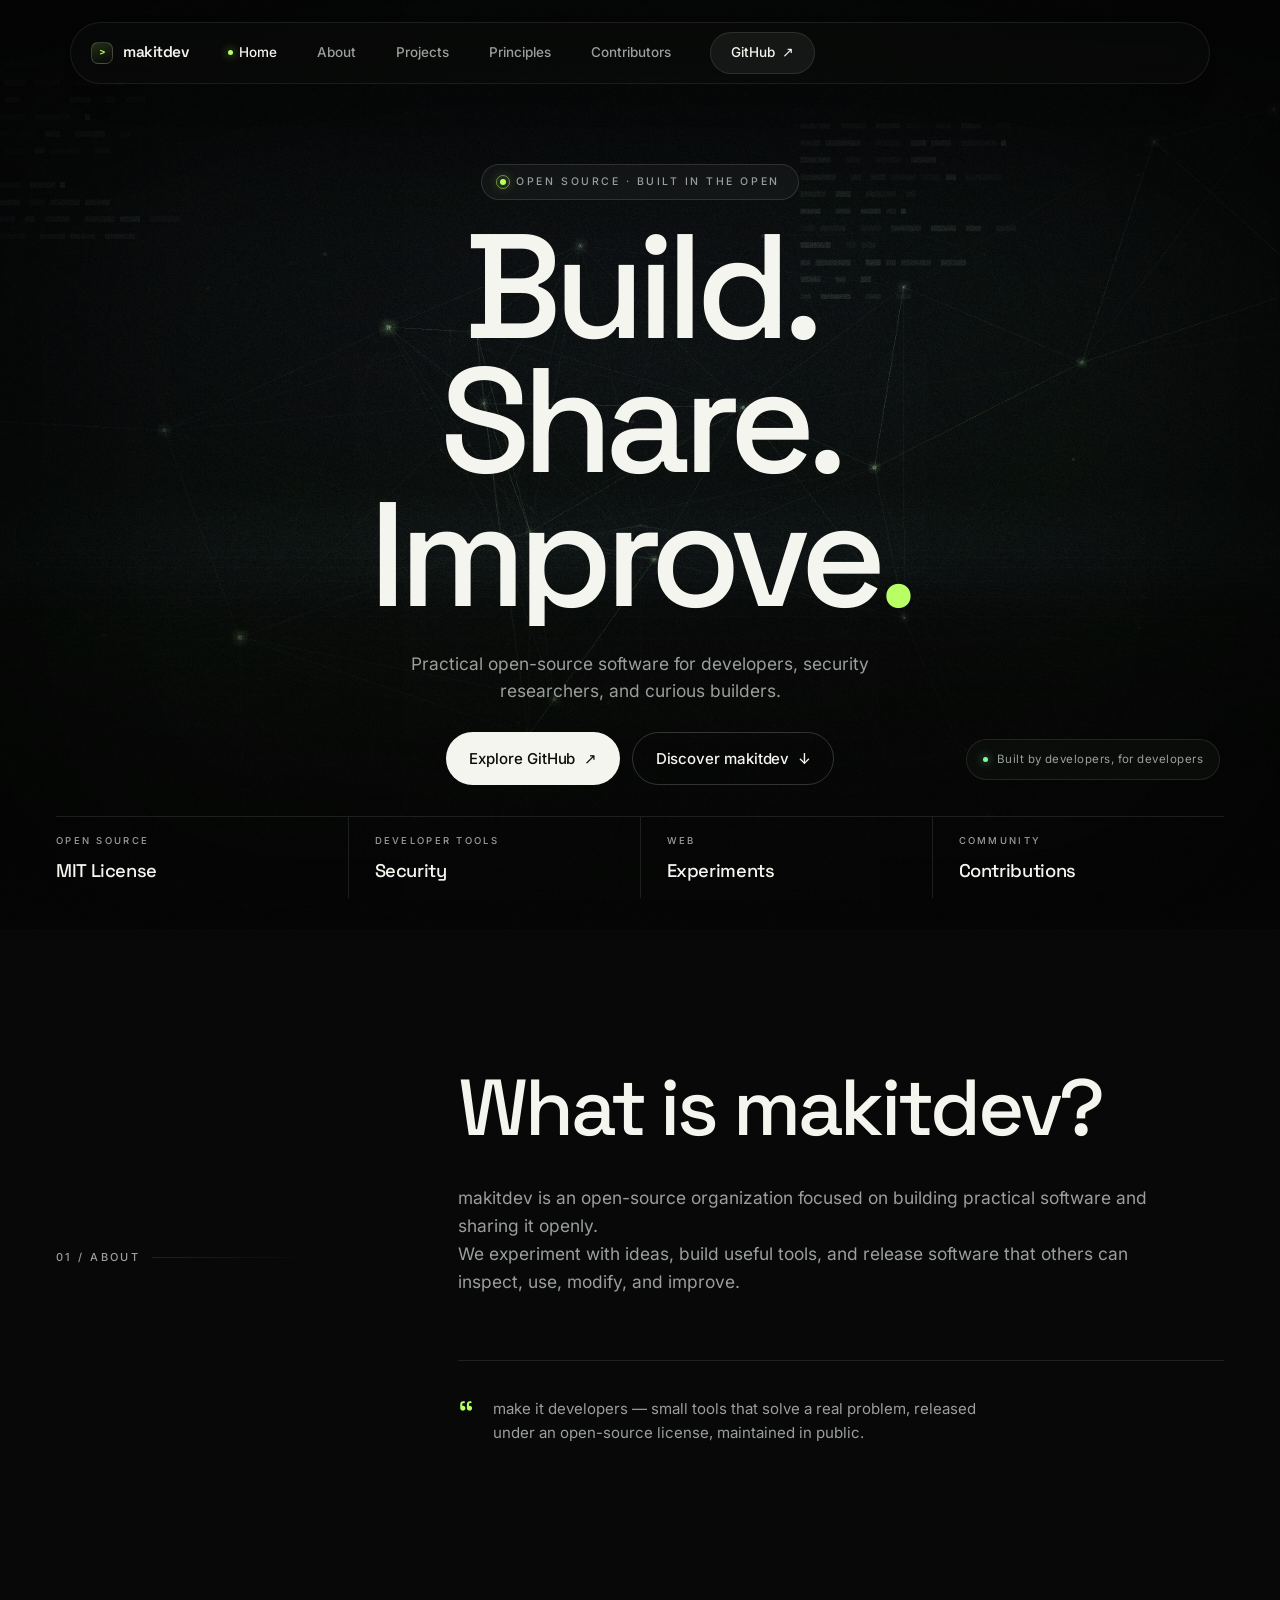
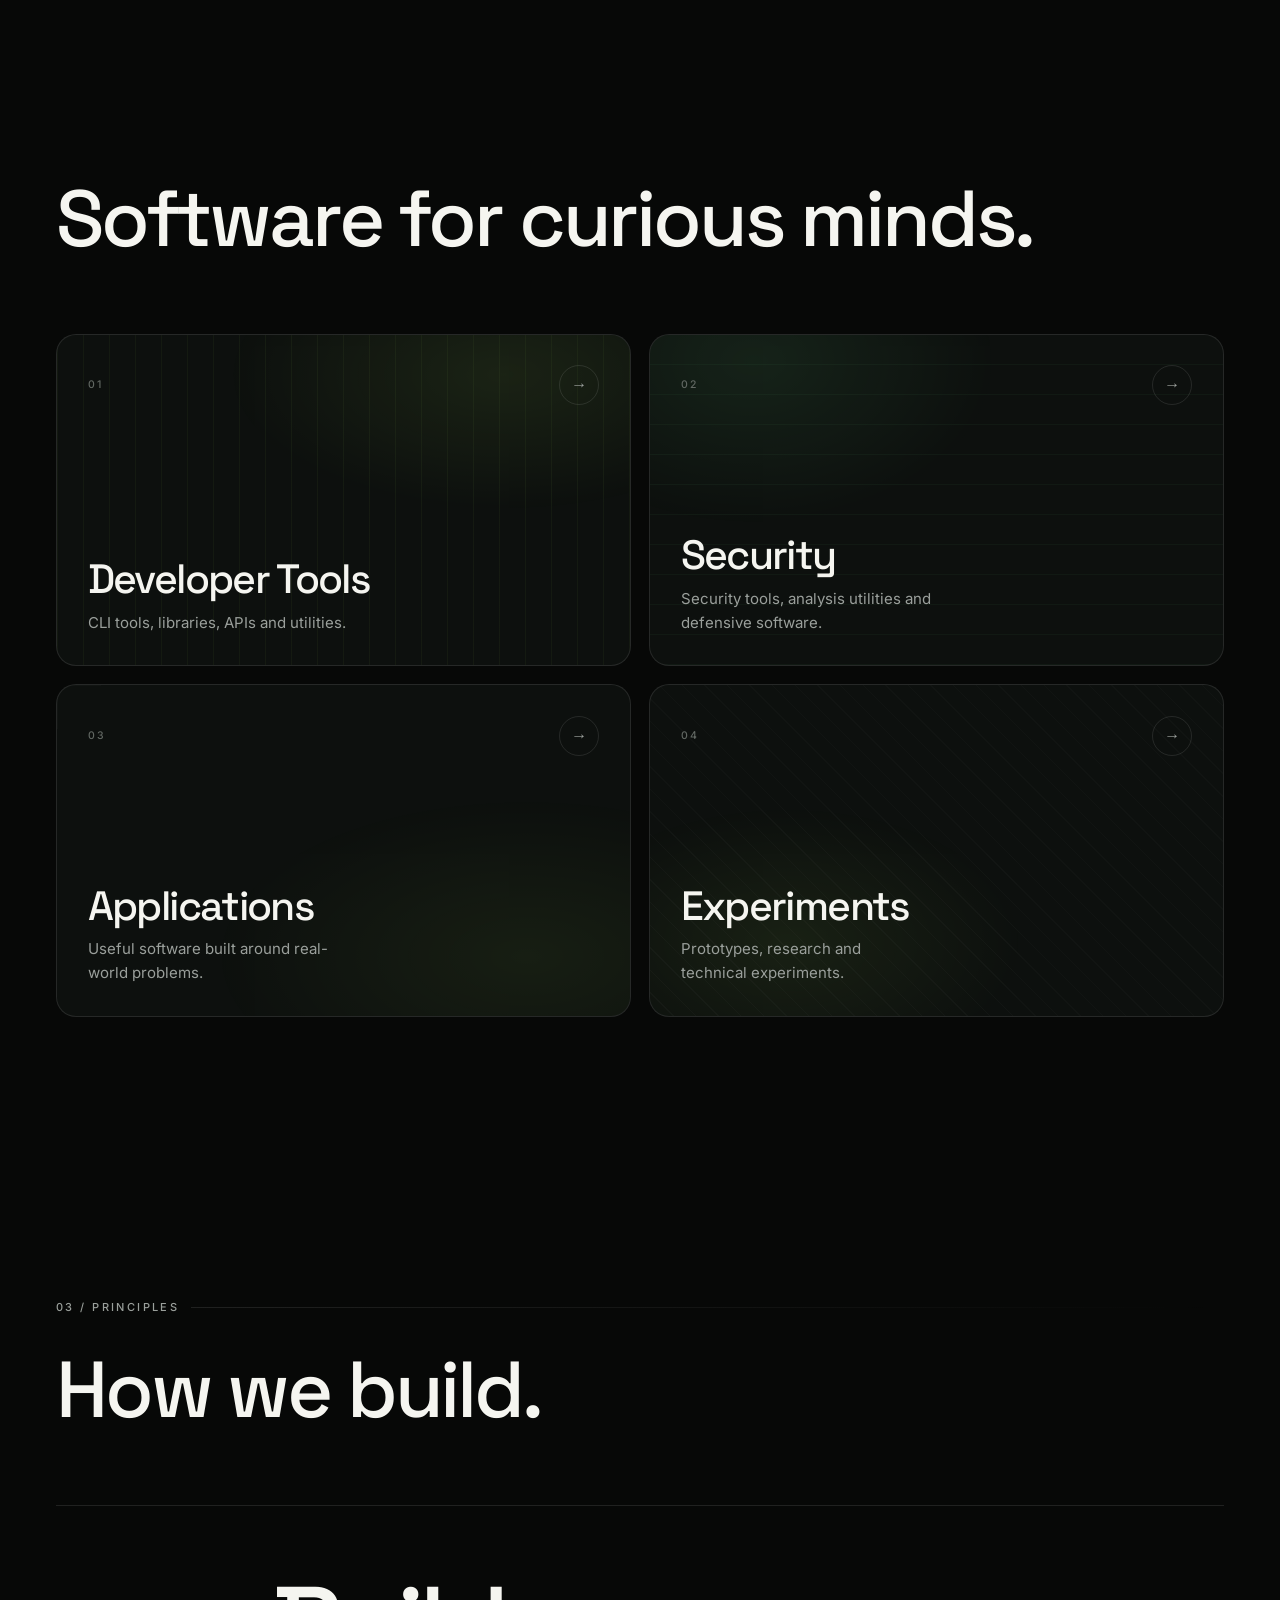
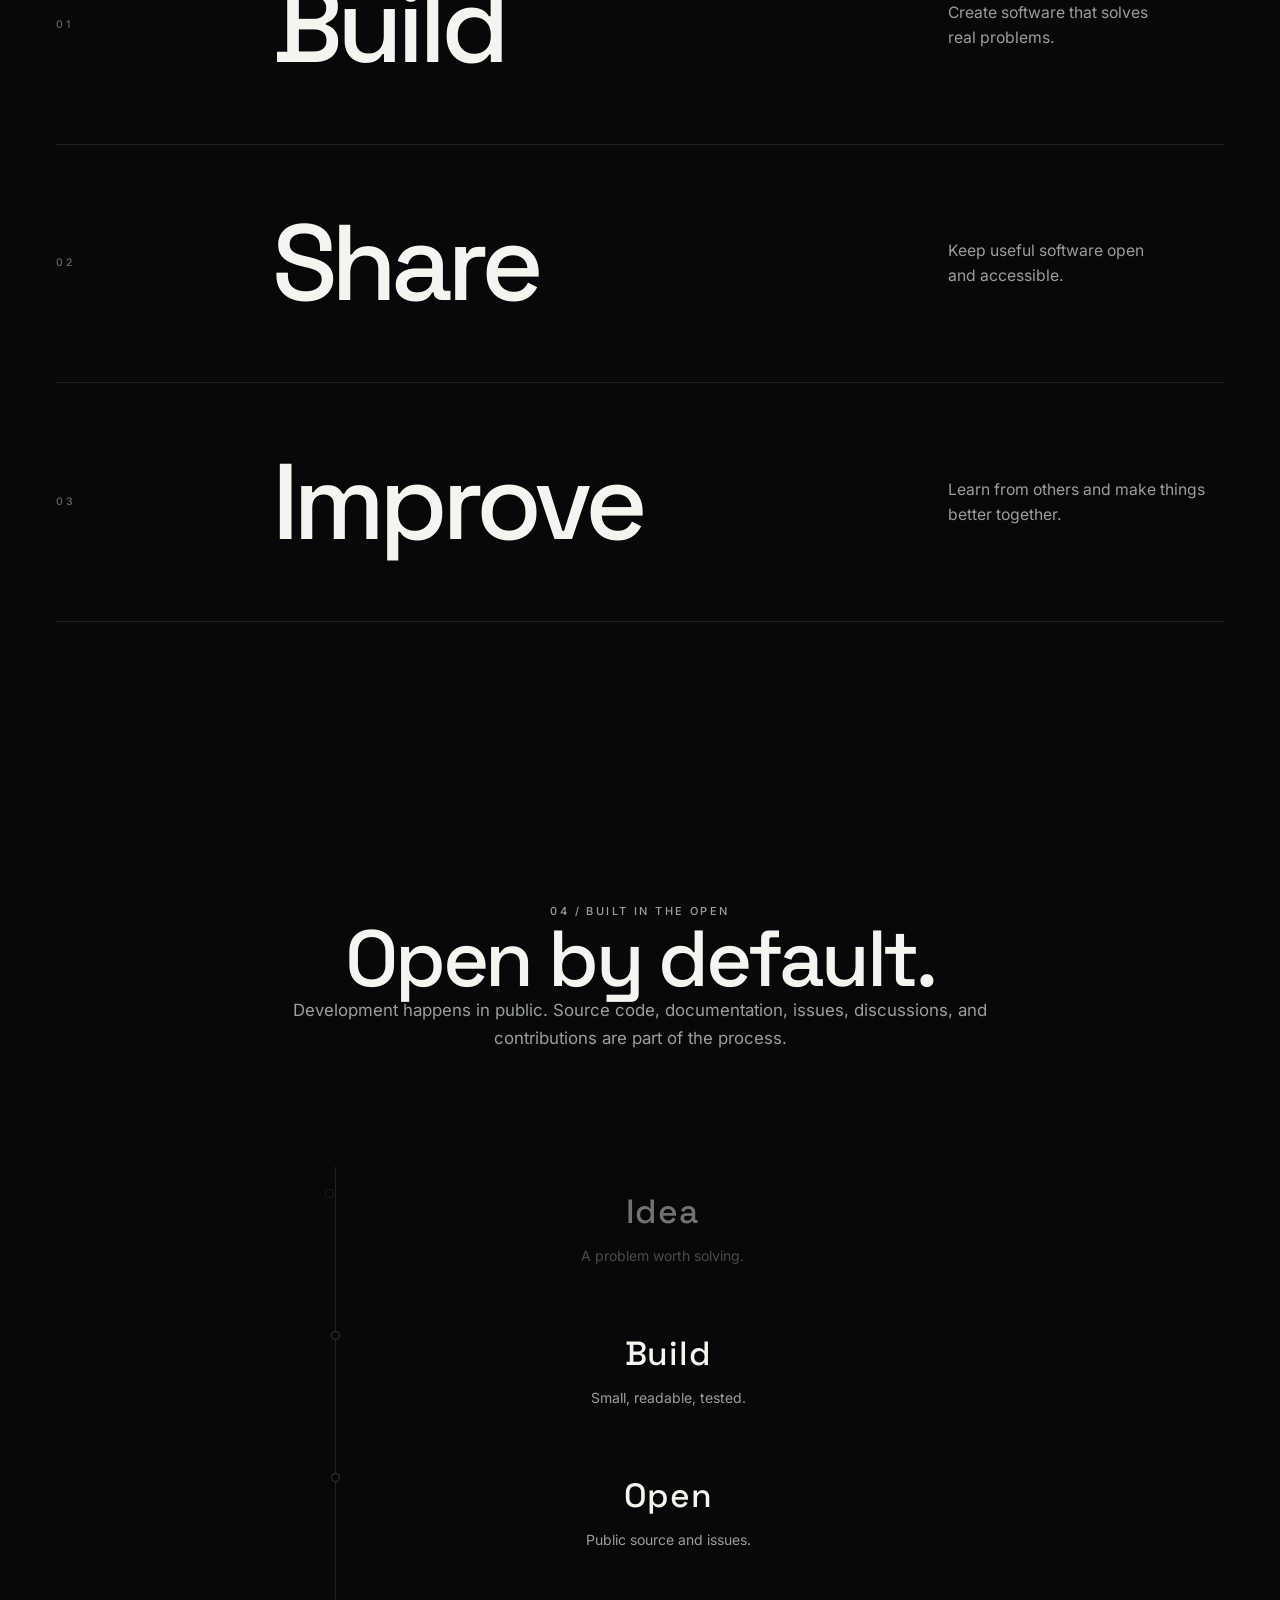
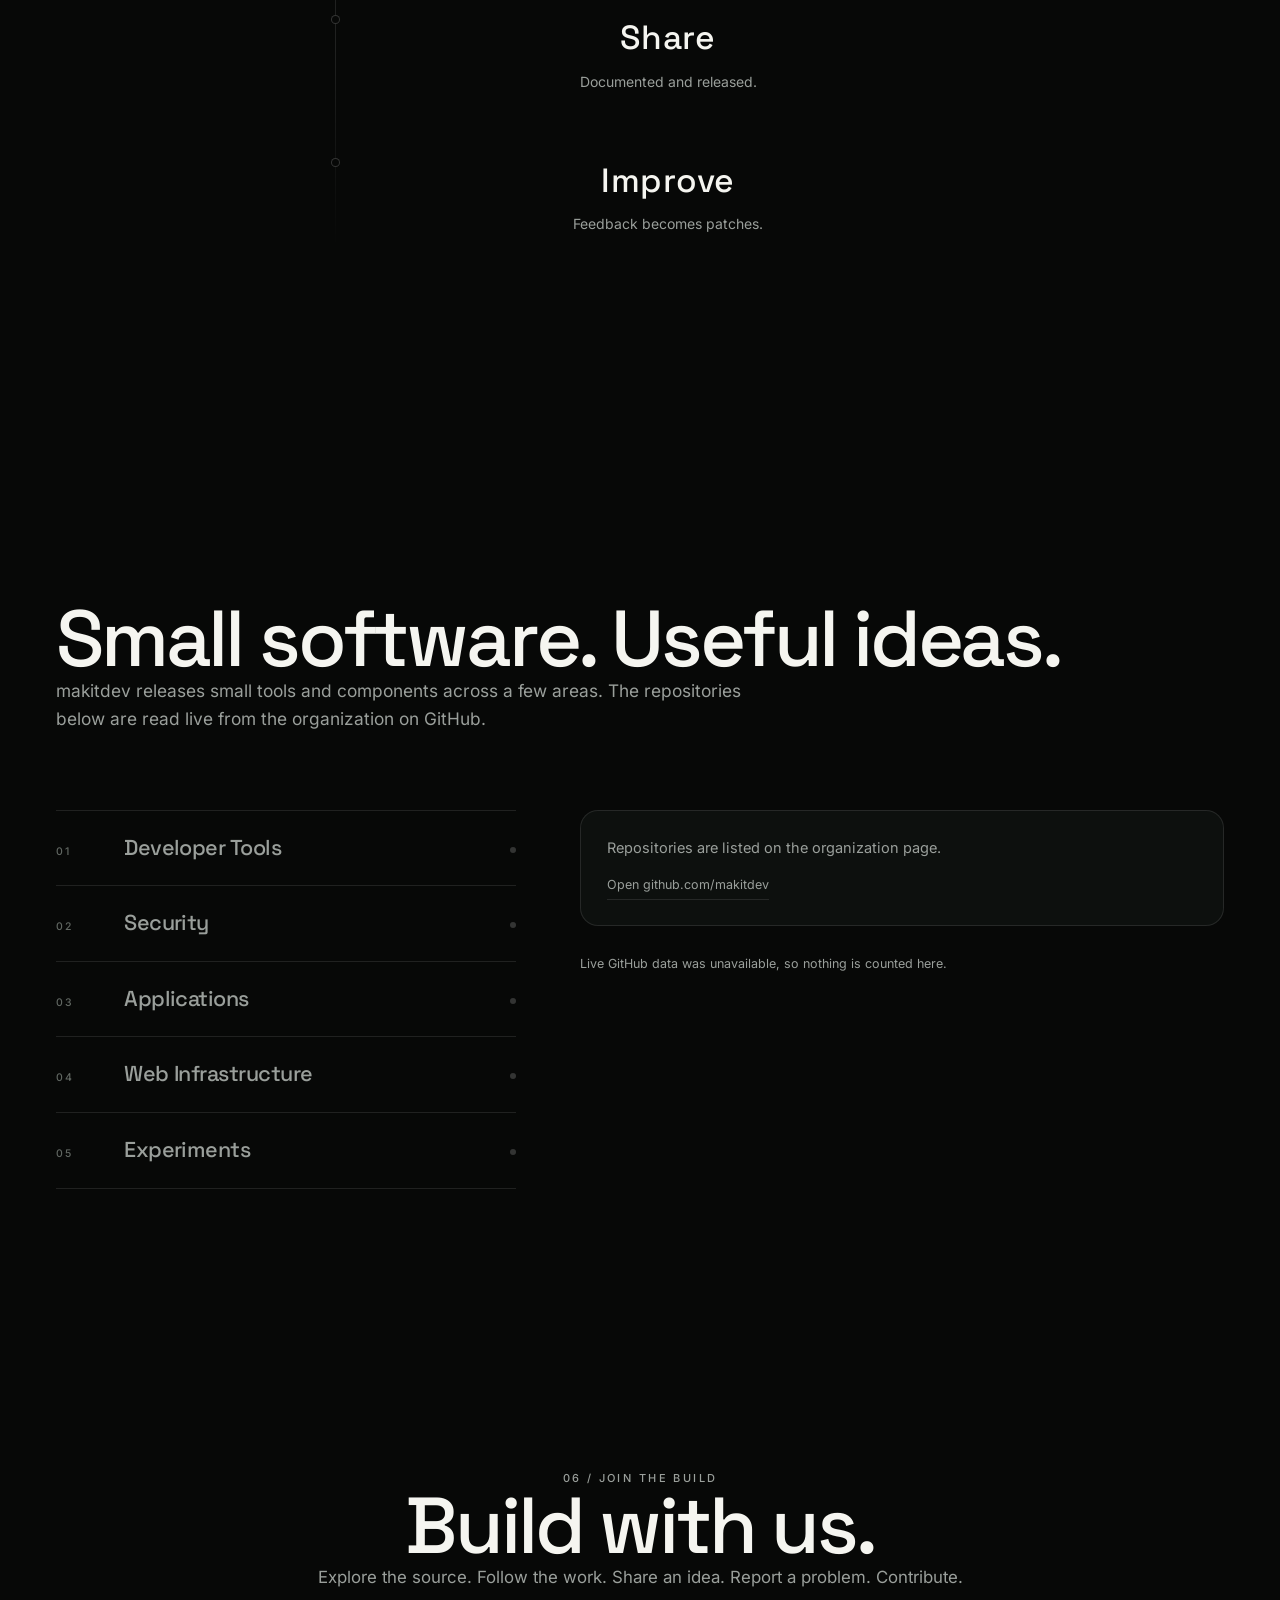
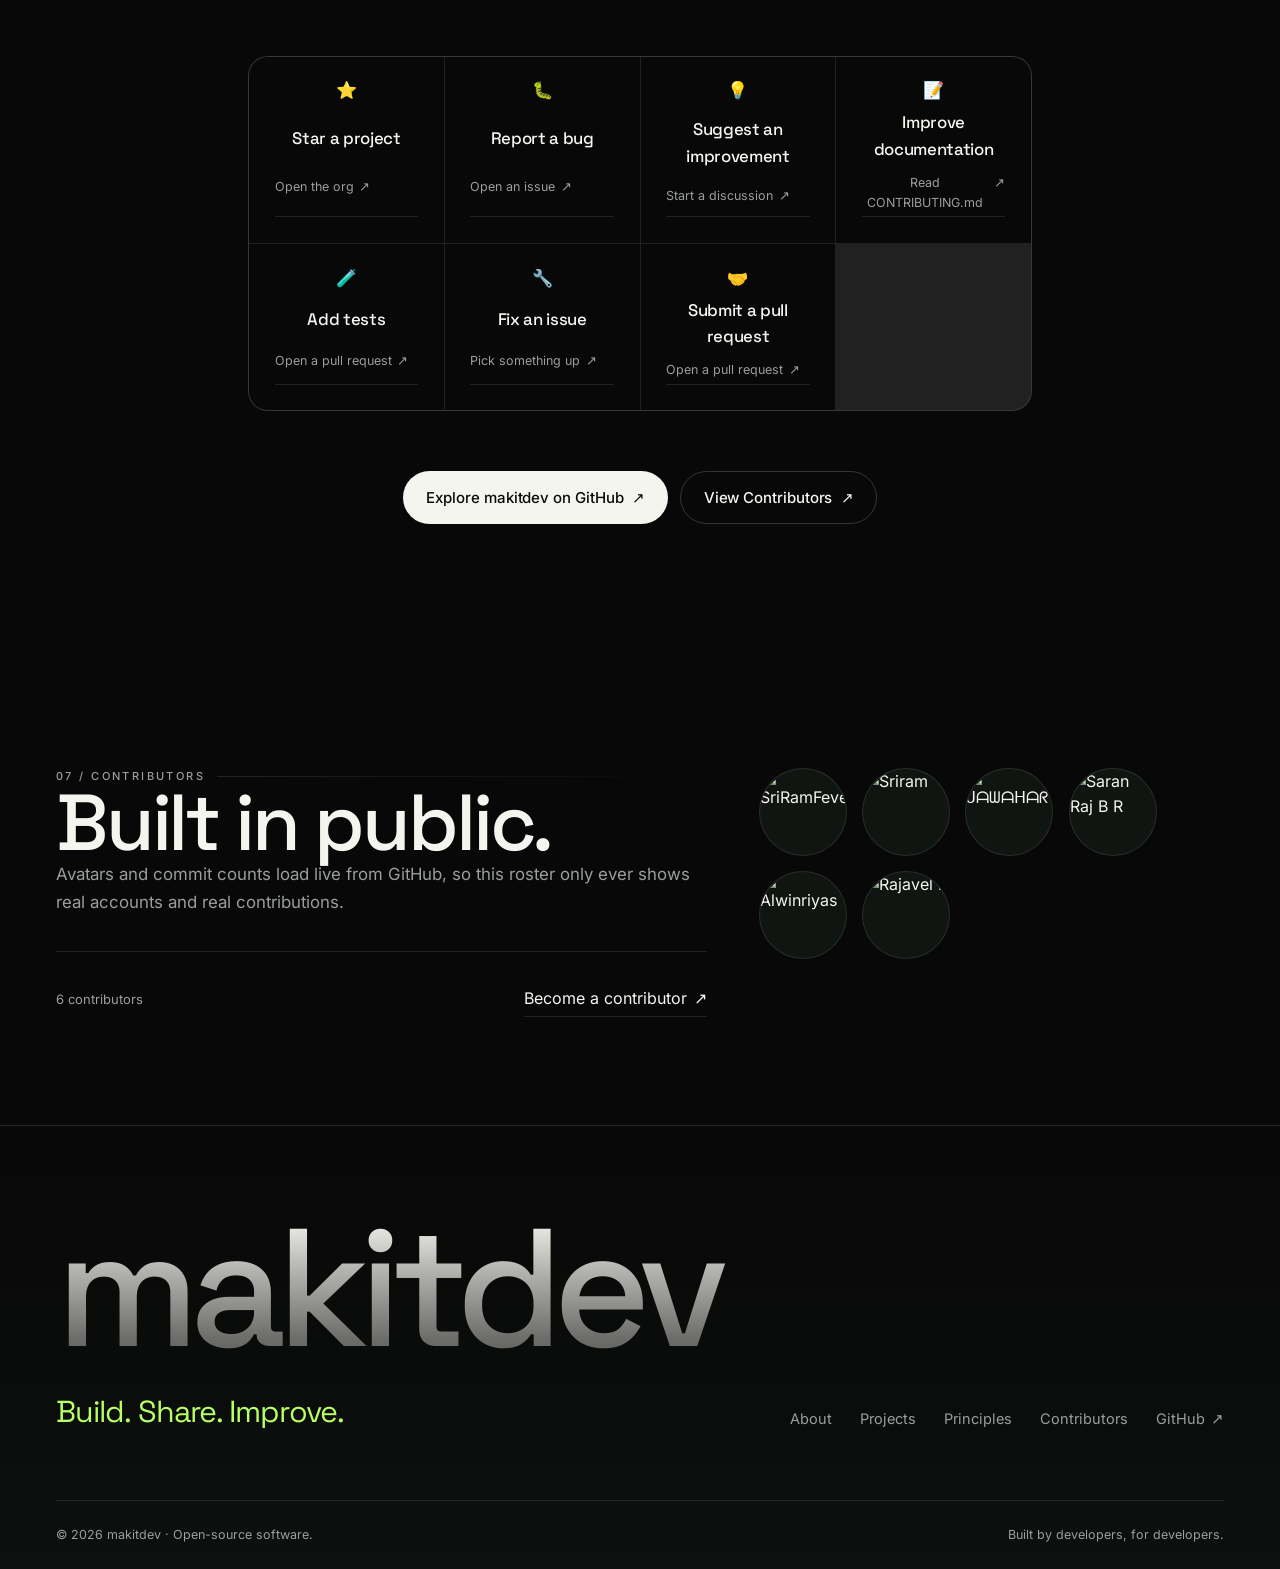
==== commit 29e71e5f: "Point site URLs at makitdev.vercel.app Replace the wordpress.com origin in the canonical link, Open " ====
--- a/index.html
+++ b/index.html
@@ -7,14 +7,14 @@
   <meta name="description" content="makitdev is an open-source organization focused on building practical software and sharing it openly — developer tools, security utilities, applications and experiments.">
   <meta name="author" content="makitdev">
   <meta name="theme-color" content="#070807">
-  <link rel="canonical" href="https://makitdev.wordpress.com/">
+  <link rel="canonical" href="https://makitdev.vercel.app/">
 
   <meta property="og:type" content="website">
-  <meta property="og:url" content="https://makitdev.wordpress.com/">
+  <meta property="og:url" content="https://makitdev.vercel.app/">
   <meta property="og:title" content="makitdev — Build. Share. Improve.">
   <meta property="og:description" content="makitdev is an open-source organization focused on building practical software and sharing it openly — developer tools, security utilities, applications and experiments.">
   <meta property="og:site_name" content="makitdev">
-  <meta property="og:image" content="https://makitdev.wordpress.com/assets/images/og-1200x630.png">
+  <meta property="og:image" content="https://makitdev.vercel.app/assets/images/og-1200x630.png">
   <meta property="og:image:width" content="1200">
   <meta property="og:image:height" content="630">
   <meta property="og:image:alt" content="makitdev — Build. Share. Improve.">
@@ -22,7 +22,7 @@
   <meta name="twitter:card" content="summary_large_image">
   <meta name="twitter:title" content="makitdev — Build. Share. Improve.">
   <meta name="twitter:description" content="makitdev is an open-source organization focused on building practical software and sharing it openly — developer tools, security utilities, applications and experiments.">
-  <meta name="twitter:image" content="https://makitdev.wordpress.com/assets/images/og-1200x630.png">
+  <meta name="twitter:image" content="https://makitdev.vercel.app/assets/images/og-1200x630.png">
 
   <script type="application/ld+json">
   {
@@ -30,22 +30,22 @@
     "@graph": [
       {
         "@type": "Organization",
-        "@id": "https://makitdev.wordpress.com/#organization",
+        "@id": "https://makitdev.vercel.app/#organization",
         "name": "makitdev",
         "alternateName": "make it developers",
-        "url": "https://makitdev.wordpress.com/",
+        "url": "https://makitdev.vercel.app/",
         "sameAs": ["https://github.com/makitdev"],
-        "logo": "https://makitdev.wordpress.com/assets/images/favicon.svg",
+        "logo": "https://makitdev.vercel.app/assets/images/favicon.svg",
         "slogan": "Build. Share. Improve.",
         "description": "makitdev is an open-source organization focused on building practical software and sharing it openly."
       },
       {
         "@type": "WebSite",
-        "@id": "https://makitdev.wordpress.com/#website",
-        "url": "https://makitdev.wordpress.com/",
+        "@id": "https://makitdev.vercel.app/#website",
+        "url": "https://makitdev.vercel.app/",
         "name": "makitdev",
         "description": "makitdev is an open-source organization focused on building practical software and sharing it openly.",
-        "publisher": { "@id": "https://makitdev.wordpress.com/#organization" }
+        "publisher": { "@id": "https://makitdev.vercel.app/#organization" }
       }
     ]
   }
